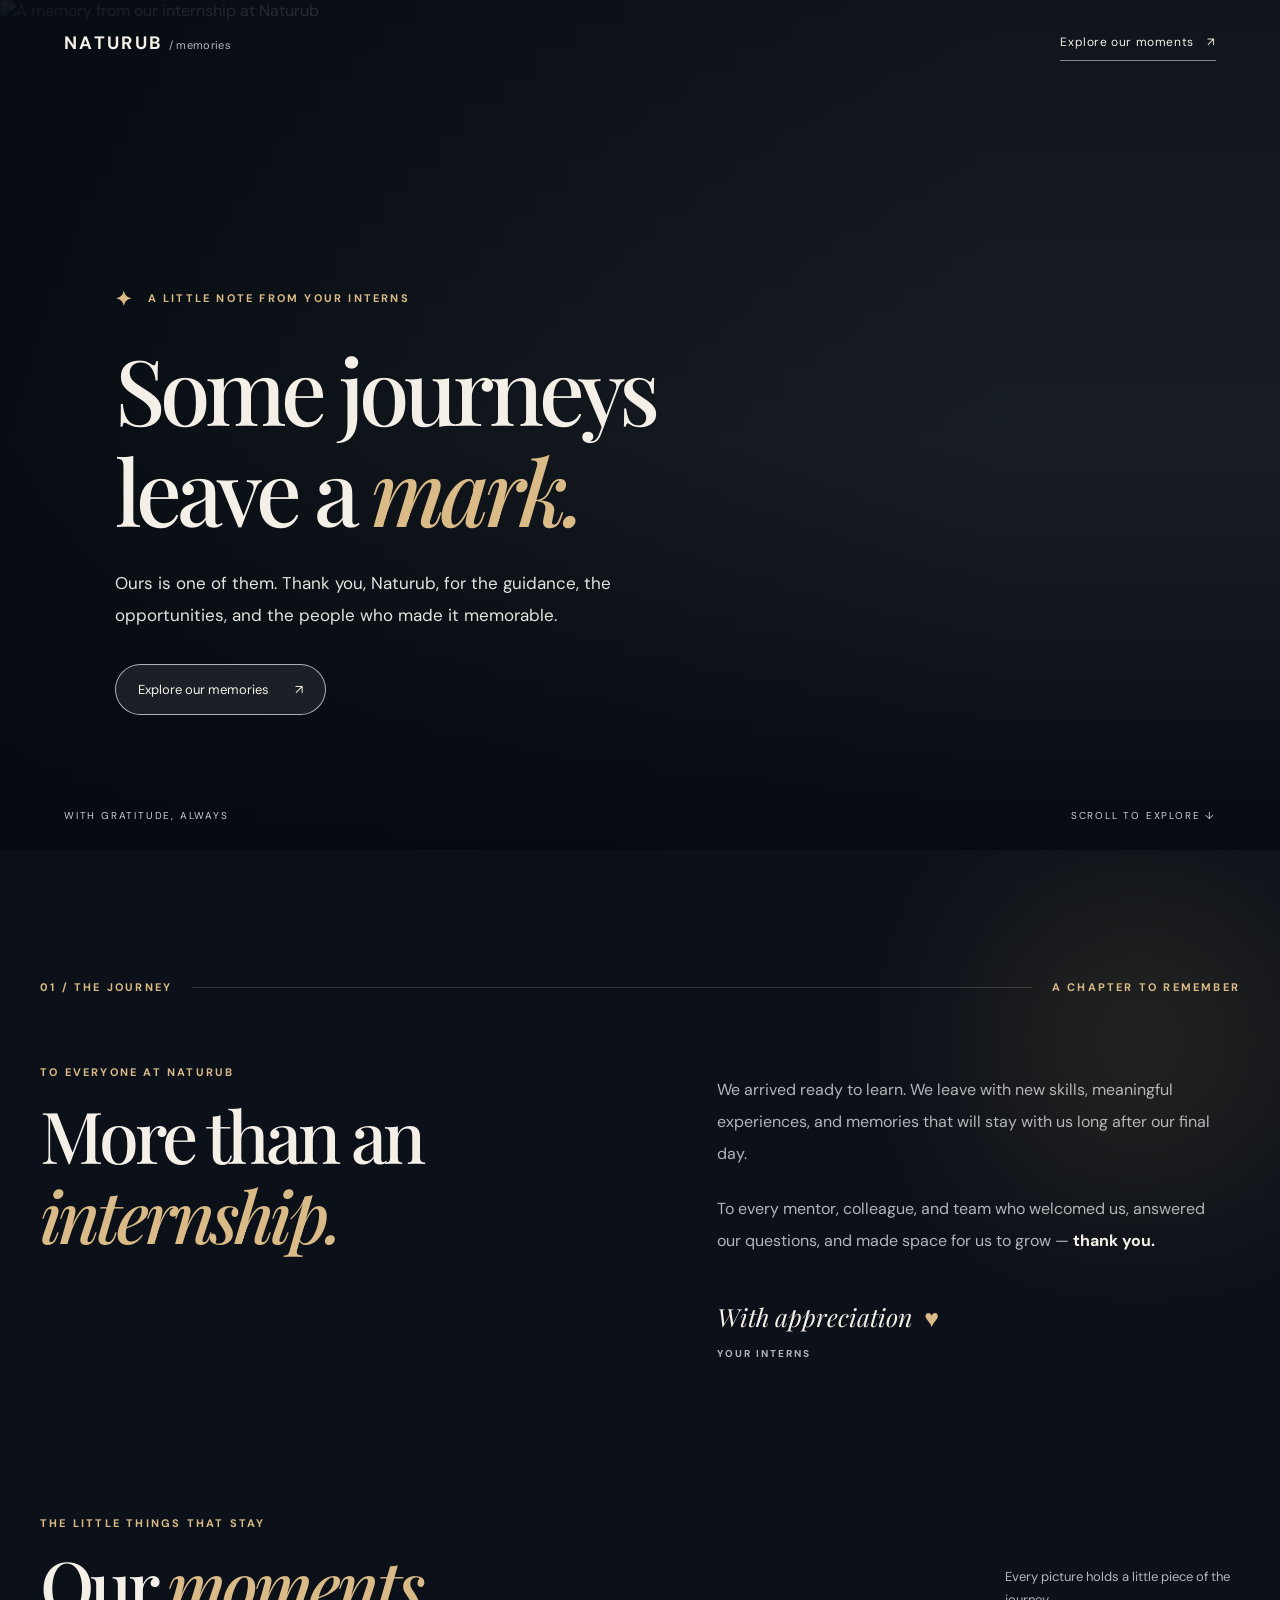
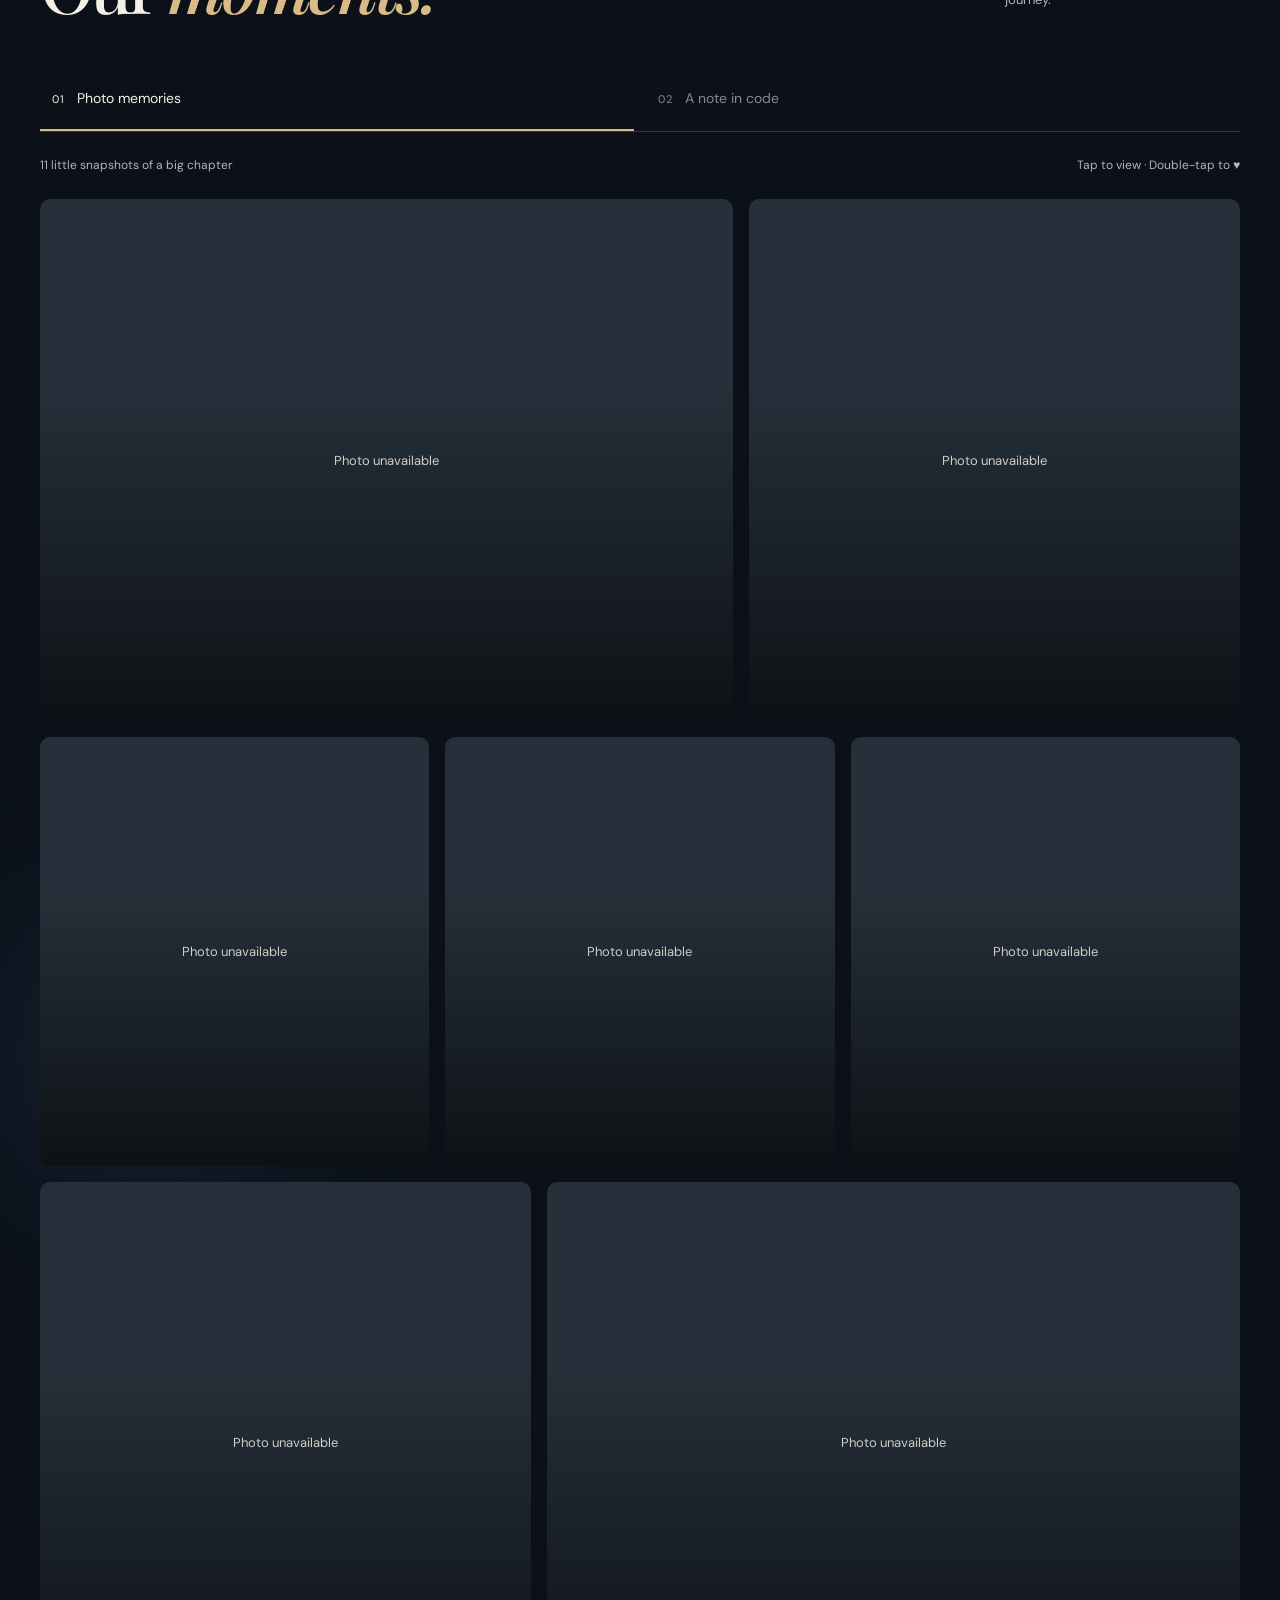
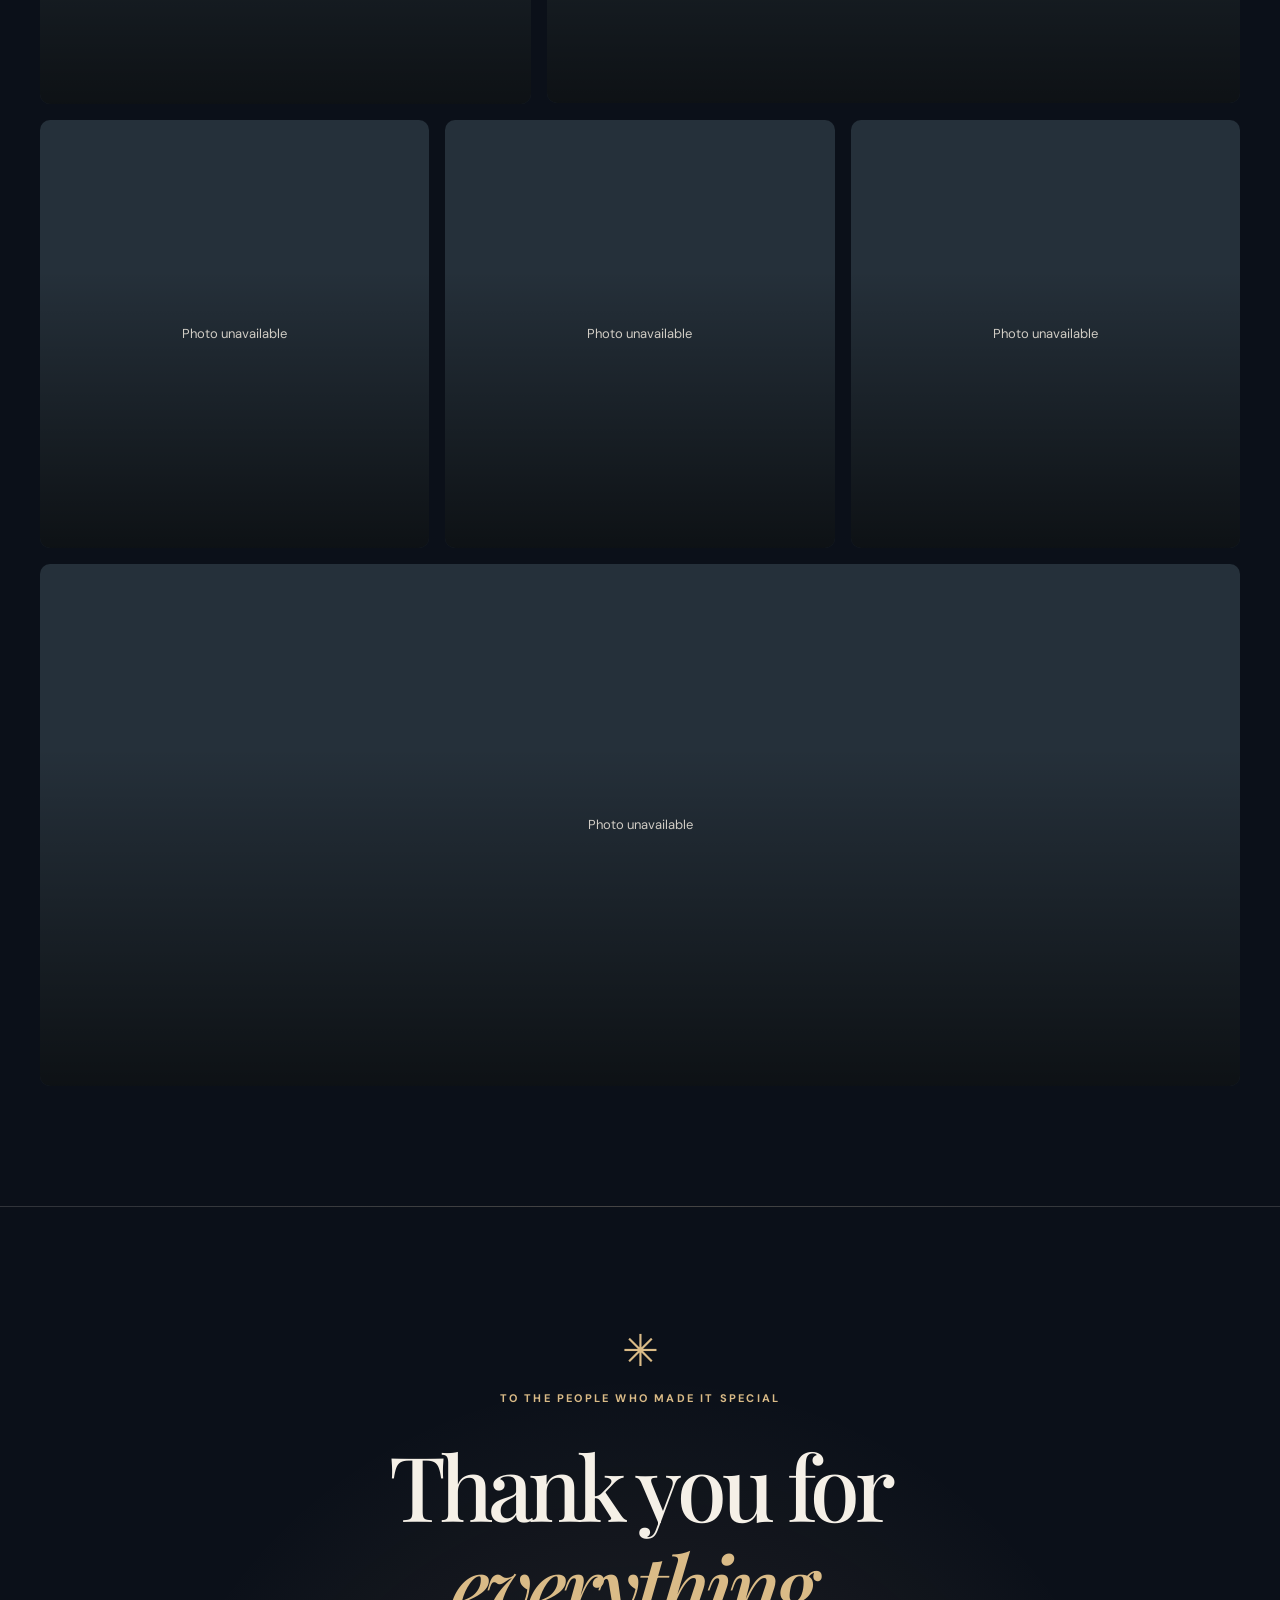
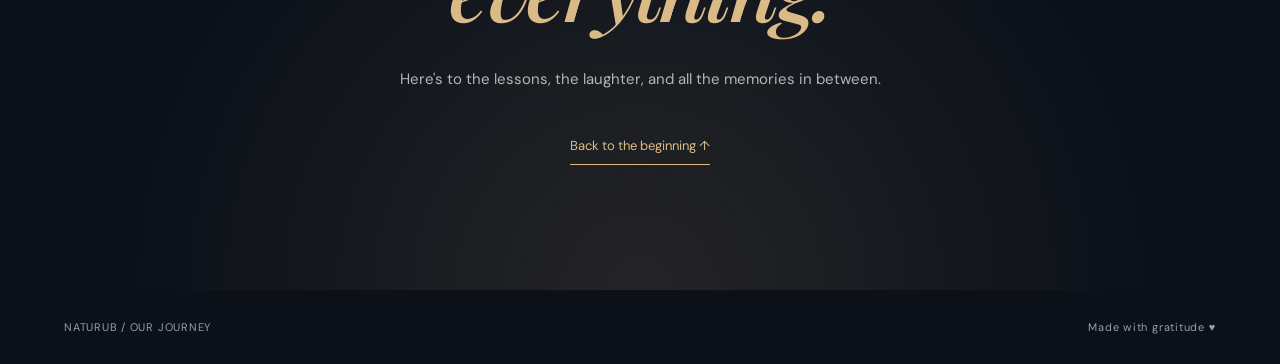
==== public/index.html @ 42e78922 "fix public path" ====
<!doctype html>
<html lang="en">
<head>
  <meta charset="UTF-8" />
  <meta name="viewport" content="width=device-width, initial-scale=1, viewport-fit=cover" />
  <meta name="theme-color" content="#0b1019" />
  <meta name="description" content="A small thank you to Naturub for being part of our internship journey." />
  <title>Thank You, Naturub — Our Journey</title>
  <link rel="preconnect" href="https://fonts.googleapis.com" />
  <link rel="preconnect" href="https://fonts.gstatic.com" crossorigin />
  <link href="https://fonts.googleapis.com/css2?family=DM+Sans:wght@400;500;600;700&family=Playfair+Display:ital,wght@0,500;0,600;1,500&display=swap" rel="stylesheet" />
  <link rel="preload" as="image" href="/img-20.jpeg" />
  <link rel="stylesheet" href="./style.css" />
  <script defer src="https://cdn.jsdelivr.net/npm/gsap@3.15/dist/gsap.min.js"></script>
  <script defer src="https://cdn.jsdelivr.net/npm/gsap@3.15/dist/ScrollTrigger.min.js"></script>
  <script defer src="./script.js"></script>
</head>
<body>
  <a class="skip-link" href="#main">Skip to content</a>
  <div class="ambient ambient-one" aria-hidden="true"></div>
  <div class="ambient ambient-two" aria-hidden="true"></div>

  <header class="site-header">
    <a class="wordmark" href="#top" aria-label="Naturub thank-you page, back to top">NATURUB <span class="wordmark-suffix">/ memories</span></a>
    <a class="header-link" href="#memories">Explore our moments <span aria-hidden="true">↗</span></a>
  </header>

  <main id="main">
    <section class="hero" id="top" aria-labelledby="hero-title">
      <img class="hero-photo" src="/img-20.jpeg" alt="A memory from our internship at Naturub" fetchpriority="high" />
      <div class="hero-shade" aria-hidden="true"></div>
      <div class="hero-content">
        <p class="eyebrow hero-intro"><span class="tiny-spark" aria-hidden="true">✦</span> A little note from your interns</p>
        <h1 id="hero-title">Some journeys<br />leave a <em>mark.</em></h1>
        <p class="hero-copy">Ours is one of them. Thank you, Naturub, for the guidance, the opportunities, and the people who made it memorable.</p>
        <a class="primary-link" href="#memories">Explore our memories <span aria-hidden="true">↗</span></a>
      </div>
      <div class="hero-bottom"><span>WITH GRATITUDE, ALWAYS</span><span>SCROLL TO EXPLORE ↓</span></div>
    </section>

    <section class="intro section-shell" aria-labelledby="intro-title">
      <div class="intro-top reveal"><span class="section-index">01 / THE JOURNEY</span><span class="little-line" aria-hidden="true"></span><span class="section-index">A CHAPTER TO REMEMBER</span></div>
      <div class="intro-layout">
        <div class="reveal"><p class="eyebrow">To everyone at Naturub</p><h2 id="intro-title">More than an<br /><em>internship.</em></h2></div>
        <div class="intro-right reveal"><p>We arrived ready to learn. We leave with new skills, meaningful experiences, and memories that will stay with us long after our final day.</p><p>To every mentor, colleague, and team who welcomed us, answered our questions, and made space for us to grow — <strong>thank you.</strong></p><div class="signature">With appreciation <span aria-hidden="true">♥</span><small>YOUR INTERNS</small></div></div>
      </div>
    </section>

    <section class="memory-section section-shell" id="memories" aria-labelledby="memories-title">
      <div class="memory-heading reveal"><div><p class="eyebrow">The little things that stay</p><h2 id="memories-title">Our <em>moments.</em></h2></div><p>Every picture holds a little piece of the journey.</p></div>
      <div class="tab-bar" role="tablist" aria-label="Memory sections">
        <button class="tab active" id="tab-gallery" type="button" role="tab" aria-selected="true" aria-controls="panel-gallery" data-tab="gallery">01 <span>Photo memories</span></button>
        <button class="tab" id="tab-note" type="button" role="tab" aria-selected="false" aria-controls="panel-note" data-tab="note" tabindex="-1">02 <span>A note in code</span></button>
        <span class="tab-indicator" aria-hidden="true"></span>
      </div>

      <div class="tab-panel" id="panel-gallery" role="tabpanel" aria-labelledby="tab-gallery" tabindex="0">
        <div class="gallery-instructions"><span>11 little snapshots of a big chapter</span><span>Tap to view · Double-tap to ♥</span></div>
        <div class="gallery" id="gallery" aria-label="Internship photo gallery"></div>
      </div>

      <div class="tab-panel terminal-panel" id="panel-note" role="tabpanel" aria-labelledby="tab-note" tabindex="0" hidden>
        <div class="terminal-intro">
          <p class="eyebrow">To every mentor and colleague</p>
          <h3>Our gratitude, <em>in code.</em></h3>
          <p>A little message for the people who helped us learn, grow and feel welcome.</p>
        </div>
        <div class="terminal-window" aria-label="An animated terminal displaying our thank-you message">
          <div class="terminal-toolbar">
            <span class="terminal-dots" aria-hidden="true"><i></i><i></i><i></i></span>
            <span>naturub / gratitude.cmd</span>
            <span class="terminal-status"><span class="terminal-status-dot" aria-hidden="true"></span> LIVE</span>
          </div>
          <div class="terminal-content">
            <p class="terminal-prompt"><span class="prompt-arrow" aria-hidden="true">❯</span> naturub --show-gratitude</p>
            <pre class="terminal-text"><code id="typed-message" aria-label="A little message from all of us, thanking our mentors for their guidance, patience, knowledge and kindness."></code><span class="terminal-cursor" aria-hidden="true">▌</span></pre>
          </div>
          <div class="terminal-footer"><span>WITH GRATITUDE · FROM YOUR INTERNS</span><button type="button" id="replay-typing" aria-label="Replay the thank-you message typing animation">↻ Replay</button></div>
        </div>
        <p class="terminal-footnote">Not every lesson is written in code. Some stay with us for life. ♥</p>
      </div>
    </section>

    <section class="closing section-shell reveal" aria-labelledby="closing-title"><span class="closing-spark" aria-hidden="true">✳</span><p class="eyebrow">To the people who made it special</p><h2 id="closing-title">Thank you for<br /><em>everything.</em></h2><p>Here's to the lessons, the laughter, and all the memories in between.</p><a href="#top" class="back-top">Back to the beginning ↑</a></section>
  </main>
  <footer class="footer"><span>NATURUB / OUR JOURNEY</span><span>Made with gratitude ♥</span></footer>

  <dialog class="lightbox" id="lightbox" aria-label="Photo viewer">
    <div class="lightbox-shell"><div class="lightbox-top"><span id="lightbox-count">01 / 11</span><button id="close-lightbox" class="icon-button" type="button" aria-label="Close photo viewer">✕</button></div><div class="lightbox-stage"><button id="prev-photo" class="viewer-arrow previous" type="button" aria-label="Previous photo">←</button><div class="viewer-image-wrap" id="viewer-image-wrap"><img id="lightbox-image" alt="" draggable="false" /><span id="viewer-heart" class="viewer-heart" aria-hidden="true">♥</span></div><button id="next-photo" class="viewer-arrow next" type="button" aria-label="Next photo">→</button></div><div class="lightbox-bottom"><span id="lightbox-caption">A moment to remember</span><span>Swipe to explore</span></div></div>
  </dialog>
  <div class="sr-only" id="live-status" aria-live="polite"></div>
</body>
</html>
---- public/style.css ----
:root {
  color-scheme:dark;
  --bg:#0b1019;
  --panel:#141c29;
  --cream:#f5f0e7;
  --muted:#b3b6b8;
  --gold:#dabb87;
  --line:rgba(245,240,231,.16);
  --serif:"Playfair Display",Georgia,serif;
  --sans:"DM Sans",Arial,sans-serif
}
* {
  box-sizing:border-box
}
html {
  scroll-behavior:smooth;
  scroll-padding-top:88px
}
body {
  margin:0;
  min-width:320px;
  background:var(--bg);
  color:var(--cream);
  font-family:var(--sans);
  -webkit-font-smoothing:antialiased
}
body.modal-open {
  overflow:hidden
}
button,a {
  -webkit-tap-highlight-color:transparent
}
button {
  font:inherit
}
a {
  color:inherit;
  text-decoration:none
}
img {
  display:block;
  max-width:100%
}
button:focus-visible,a:focus-visible,.tab-panel:focus-visible {
  outline:2px solid var(--gold);
  outline-offset:4px
}
::selection {
  background:var(--gold);
  color:var(--bg)
}
.sr-only {
  position:absolute;
  width:1px;
  height:1px;
  padding:0;
  margin:-1px;
  overflow:hidden;
  clip:rect(0,0,0,0);
  white-space:nowrap;
  border:0
}
.skip-link {
  position:fixed;
  z-index:99;
  top:-100px;
  left:16px;
  padding:12px;
  background:var(--cream);
  color:var(--bg)
}
.skip-link:focus {
  top:12px
}
.ambient {
  position:absolute;
  pointer-events:none;
  filter:blur(90px);
  z-index:-1;
  opacity:.25
}
.ambient-one {
  width:280px;
  height:280px;
  background:#75623d;
  top:900px;
  right:0
}
.ambient-two {
  width:300px;
  height:300px;
  background:#304a64;
  top:2500px;
  left:0
}
.site-header {
  position:absolute;
  z-index:10;
  top:0;
  left:0;
  right:0;
  display:flex;
  align-items:center;
  justify-content:space-between;
  gap:12px;
  padding:24px clamp(20px,5vw,84px)
}
.wordmark {
  font-size:18px;
  letter-spacing:.16em;
  font-weight:700;
  white-space:nowrap
}
.wordmark-star {
  color:var(--gold);
  margin:0 1px;
  font-size:15px
}
.wordmark-suffix {
  font-size:11px;
  letter-spacing:.03em;
  font-weight:400;
  color:rgba(255,255,255,.7)
}
.header-link {
  font-size:12px;
  letter-spacing:.05em;
  padding:10px 0;
  border-bottom:1px solid rgba(255,255,255,.5)
}
.header-link span {
  margin-left:10px
}
.hero {
  position:relative;
  display:flex;
  align-items:flex-end;
  min-height:min(850px,100svh);
  overflow:hidden;
  background:#232a2e;
  isolation:isolate
}
.hero-photo,.hero-shade {
  position:absolute;
  inset:0;
  width:100%;
  height:100%
}
.hero-photo {
  object-fit:cover;
  object-position:center 45%;
  z-index:-2
}
.hero-shade {
  z-index:-1;
  background:linear-gradient(90deg,rgba(5,10,17,.89),rgba(5,10,17,.37) 78%),linear-gradient(0deg,rgba(5,10,17,.93),transparent 48%,rgba(5,10,17,.48))
}
.hero-content {
  width:min(100%,900px);
  padding:165px clamp(22px,9vw,145px) 135px
}
.eyebrow,.section-index {
  font-size:11px;
  letter-spacing:.2em;
  text-transform:uppercase;
  font-weight:700;
  color:var(--gold)
}
.hero-intro {
  margin:0 0 26px
}
.tiny-spark {
  font-size:20px;
  vertical-align:middle;
  margin-right:8px
}
.hero h1,h2,.closing h2 {
  font-family:var(--serif);
  font-weight:500;
  letter-spacing:-.055em;
  line-height:1.12
}
.hero h1 {
  font-size:clamp(54px,7.1vw,112px);
  margin:0;
  white-space:nowrap
}
.hero em,h2 em,.closing em {
  font-weight:500;
  color:var(--gold)
}
.hero-copy {
  font-size:clamp(14px,1.35vw,17px);
  line-height:1.85;
  color:#e5e3e0;
  max-width:520px;
  margin:27px 0 33px
}
.primary-link {
  display:inline-flex;
  align-items:center;
  gap:26px;
  border:1px solid rgba(255,255,255,.65);
  border-radius:50px;
  padding:16px 22px;
  background:rgba(255,255,255,.08);
  backdrop-filter:blur(8px);
  font-size:13px;
  transition:background .25s,color .25s,transform .25s
}
.primary-link:hover {
  background:var(--cream);
  color:var(--bg);
  transform:translateY(-3px)
}
.hero-bottom {
  position:absolute;
  bottom:28px;
  left:clamp(22px,5vw,84px);
  right:clamp(22px,5vw,84px);
  display:flex;
  justify-content:space-between;
  gap:20px;
  font-size:10px;
  letter-spacing:.18em;
  color:rgba(255,255,255,.8)
}
.section-shell {
  width:min(1200px,calc(100% - 72px));
  margin:0 auto
}
.intro {
  padding-top:130px;
  padding-bottom:145px
}
.intro-top {
  display:flex;
  align-items:center;
  gap:20px
}
.little-line {
  height:1px;
  background:var(--line);
  flex:1
}
.intro-layout {
  display:grid;
  grid-template-columns:1.1fr 1fr;
  gap:clamp(40px,8vw,120px);
  margin-top:60px
}
.intro h2,.memory-heading h2,.code-heading h2 {
  font-size:clamp(46px,5.6vw,78px);
  margin:15px 0 0
}
.intro-right {
  padding-top:20px;
  max-width:510px
}
.intro-right p {
  color:var(--muted);
  line-height:2;
  font-size:16px;
  margin:0 0 23px
}
.intro-right strong {
  color:var(--cream)
}
.signature {
  margin-top:43px;
  font-family:var(--serif);
  font-style:italic;
  font-size:25px
}
.signature span {
  color:var(--gold);
  padding-left:5px
}
.signature small {
  display:block;
  font:700 10px var(--sans);
  letter-spacing:.2em;
  color:var(--muted);
  margin-top:14px
}
.memory-section {
  padding-bottom:120px;
  scroll-margin-top:30px
}
.memory-heading {
  display:flex;
  align-items:end;
  justify-content:space-between;
  gap:25px;
  margin-bottom:42px
}
.memory-heading h2 {
  margin-top:14px
}
.memory-heading>p {
  color:var(--muted);
  max-width:235px;
  line-height:1.8;
  font-size:13px
}
.tab-bar {
  position:relative;
  display:flex;
  gap:12px;
  overflow:hidden;
  border-bottom:1px solid var(--line);
  margin-bottom:24px
}
.tab {
  flex:1;
  text-align:left;
  border:0;
  background:transparent;
  color:#858a90;
  cursor:pointer;
  padding:20px 12px 22px;
  font-size:11px;
  letter-spacing:.1em;
  transition:color .2s;
  min-height:65px
}
.tab span {
  display:inline-block;
  margin-left:8px;
  font-size:14px;
  letter-spacing:0
}
.tab.active {
  color:var(--cream)
}
.tab-indicator {
  position:absolute;
  height:2px;
  bottom:0;
  left:0;
  width:calc(50% - 6px);
  background:var(--gold);
  transition:transform .35s cubic-bezier(.2,.8,.2,1)
}
.tab-bar:has(#tab-note.active) .tab-indicator {
  transform:translateX(calc(100% + 12px))
}
.tab-panel[hidden] {
  display:none!important
}
.gallery-instructions {
  display:flex;
  justify-content:space-between;
  gap:12px;
  color:var(--muted);
  font-size:12px;
  line-height:1.6;
  margin-bottom:24px
}
.gallery {
  display:grid;
  grid-template-columns:repeat(12,minmax(0,1fr));
  gap:16px
}
.photo-card {
  position:relative;
  grid-column:span 4;
  aspect-ratio:4/4.4;
  margin:0;
  background:#25303a;
  overflow:hidden;
  border-radius:10px
}
.photo-card:nth-child(1),.photo-card:nth-child(7) {
  grid-column:span 7;
  aspect-ratio:1.33
}
.photo-card:nth-child(2),.photo-card:nth-child(6) {
  grid-column:span 5;
  aspect-ratio:.94
}
.photo-card:nth-child(11) {
  grid-column:span 12;
  aspect-ratio:2.3
}
.photo-card:before {
  content:"";
  position:absolute;
  inset:0;
  background:linear-gradient(110deg,#202b36 8%,#374450 18%,#202b36 33%);
  background-size:200% 100%;
  animation:shimmer 1.3s linear infinite
}
.photo-card.loaded:before,.photo-card.is-error:before {
  display:none
}
.photo-open {
  display:block;
  width:100%;
  height:100%;
  padding:0;
  border:0;
  background:none;
  color:#fff;
  cursor:zoom-in;
  position:relative;
  touch-action:manipulation
}
.photo-open img {
  height:100%;
  width:100%;
  object-fit:cover;
  opacity:0;
  transition:opacity .45s,transform .8s cubic-bezier(.2,.7,.2,1)
}
.photo-card.loaded img {
  opacity:1
}
.photo-card:hover img {
  transform:scale(1.065)
}
.photo-open:after {
  content:"";
  position:absolute;
  inset:35% 0 0;
  background:linear-gradient(transparent,rgba(0,0,0,.64));
  pointer-events:none
}
.photo-caption {
  position:absolute;
  bottom:22px;
  left:20px;
  right:20px;
  z-index:1;
  display:flex;
  justify-content:space-between;
  align-items:end;
  gap:15px;
  text-align:left;
  font-size:13px;
  letter-spacing:.02em
}
.photo-caption b {
  font-weight:500
}
.photo-caption small {
  display:block;
  font-size:10px;
  color:#e2e2df;
  letter-spacing:.14em;
  margin-bottom:7px
}
.photo-caption .expand {
  height:35px;
  width:35px;
  border:1px solid rgba(255,255,255,.7);
  border-radius:50%;
  display:grid;
  place-items:center;
  flex-shrink:0
}
.heart-burst,.viewer-heart {
  position:absolute;
  top:50%;
  left:50%;
  transform:translate(-50%,-50%) scale(0);
  font-size:clamp(70px,9vw,120px);
  line-height:1;
  color:#ff718f;
  z-index:3;
  pointer-events:none;
  text-shadow:0 10px 35px rgba(0,0,0,.3)
}
.heart-burst.burst,.viewer-heart.burst {
  animation:heart-pop .8s ease-out both
}
.photo-error {
  display:none;
  position:absolute;
  inset:0;
  align-items:center;
  justify-content:center;
  font-size:13px;
  color:var(--cream);
  text-align:center;
  padding:20px
}
.photo-card.is-error .photo-error {
  display:flex
}
.photo-card.is-error .photo-caption {
  display:none
}
@keyframes shimmer {
  to {
    background-position-x:-200%
  }
}
@keyframes heart-pop {
  0% {
    transform:translate(-50%,-50%) scale(0);
    opacity:0
  }
  35% {
    transform:translate(-50%,-50%) scale(1.25);
    opacity:1
  }
  65% {
    transform:translate(-50%,-60%) scale(1)
  }
  100% {
    transform:translate(-50%,-100%) scale(.7);
    opacity:0
  }
}
.note-panel {
  padding:25px 0 0
}
.letter {
  position:relative;
  max-width:850px;
  margin:auto;
  padding:clamp(32px,7vw,90px);
  border:1px solid rgba(218,187,135,.32);
  background:radial-gradient(circle at top right,rgba(218,187,135,.11),transparent 60%),#131b26;
  border-radius:12px
}
.letter-mark {
  position:absolute;
  right:40px;
  top:0;
  font:140px var(--serif);
  color:rgba(218,187,135,.18)
}
.letter h3 {
  font:500 clamp(36px,5vw,58px) var(--serif);
  margin:25px 0
}
.letter>p:not(.eyebrow) {
  font-size:clamp(14px,1.45vw,17px);
  line-height:2;
  color:#d0d0d0;
  position:relative
}
.letter .letter-closing {
  margin-top:42px;
  color:var(--cream)!important
}
.letter-closing strong {
  font:italic 30px var(--serif);
  color:var(--gold)
}
.code-section {
  display:grid;
  grid-template-columns:1fr 1fr;
  gap:80px;
  align-items:center;
  padding-top:60px;
  padding-bottom:165px
}
.code-card {
  overflow:hidden;
  min-width:0;
  border-radius:14px;
  border:1px solid rgba(218,187,135,.23);
  background:#111a26;
  box-shadow:0 25px 75px rgba(0,0,0,.3)
}
.code-toolbar {
  height:48px;
  display:flex;
  align-items:center;
  justify-content:space-between;
  padding:0 20px;
  background:#1c2633;
  color:#aeb7c2;
  font:12px monospace
}
.traffic-dots {
  display:flex;
  gap:6px
}
.traffic-dots i {
  width:9px;
  height:9px;
  border-radius:50%;
  background:#ea7772
}
.traffic-dots i:nth-child(2) {
  background:#e3bd73
}
.traffic-dots i:nth-child(3) {
  background:#83bb91
}
.code-body {
  padding:25px clamp(16px,3.5vw,35px);
  font:clamp(11px,1.4vw,16px)/1.8 Consolas,"Courier New",monospace;
  white-space:nowrap;
  overflow-x:auto
}
.code-body p {
  margin:0
}
.code-purple {
  color:#c5adfa
}
.code-gold {
  color:var(--gold)
}
.code-green {
  color:#9ccfb9
}
.code-indent {
  padding-left:25px
}
.code-comment {
  margin-top:23px!important;
  color:#75889a
}
.code-typed {
  color:#e8bb80;
  min-height:1.8em
}
.cursor {
  animation:blink .8s steps(1) infinite
}
@keyframes blink {
  50% {
    opacity:0
  }
}
.closing {
  position:relative;
  overflow:hidden;
  max-width:none;
  width:100%;
  padding:115px 20px 125px;
  text-align:center;
  background:radial-gradient(circle at 50% 100%,rgba(218,187,135,.12),transparent 55%);
  border-top:1px solid var(--line)
}
.closing-spark {
  color:var(--gold);
  font-size:44px
}
.closing h2 {
  font-size:clamp(55px,7vw,100px);
  margin:30px 0
}
.closing>p:not(.eyebrow) {
  color:var(--muted);
  font-size:15px;
  line-height:1.9
}
.back-top {
  display:inline-block;
  margin-top:28px;
  border-bottom:1px solid var(--gold);
  padding-bottom:10px;
  color:var(--gold);
  font-size:13px
}
.footer {
  padding:30px clamp(20px,5vw,80px);
  display:flex;
  justify-content:space-between;
  gap:15px;
  font-size:11px;
  color:#969ea8;
  letter-spacing:.07em
}
.lightbox {
  position:fixed;
  inset:0;
  width:100%;
  height:100%;
  max-width:none;
  max-height:none;
  border:0;
  margin:0;
  padding:0;
  background:#080d14;
  color:white
}
.lightbox::backdrop {
  background:rgba(0,0,0,.9)
}
.lightbox[open] {
  display:block
}
.lightbox-shell {
  height:100%;
  height:100dvh;
  display:flex;
  flex-direction:column;
  padding:max(14px,env(safe-area-inset-top)) max(14px,env(safe-area-inset-right)) max(14px,env(safe-area-inset-bottom)) max(14px,env(safe-area-inset-left))
}
.lightbox-top,.lightbox-bottom {
  display:flex;
  justify-content:space-between;
  align-items:center;
  min-height:50px;
  gap:12px;
  font-size:12px;
  color:#d2d0ca;
  letter-spacing:.07em
}
.icon-button,.viewer-arrow {
  background:rgba(255,255,255,.1);
  border:1px solid rgba(255,255,255,.25);
  color:white;
  cursor:pointer;
  display:grid;
  place-items:center;
  border-radius:50%;
  flex-shrink:0
}
.icon-button {
  height:42px;
  width:42px
}
.viewer-arrow {
  height:44px;
  width:44px;
  font-size:19px
}
.lightbox-stage {
  flex:1;
  min-height:0;
  display:flex;
  justify-content:space-between;
  align-items:center;
  gap:15px
}
.viewer-image-wrap {
  position:relative;
  display:grid;
  place-items:center;
  min-width:0;
  min-height:0;
  flex:1;
  height:100%;
  touch-action:pan-y
}
.viewer-image-wrap img {
  max-width:100%;
  max-height:100%;
  width:auto;
  height:auto;
  object-fit:contain;
  border-radius:4px;
  user-select:none
}
.lightbox-bottom span:last-child {
  color:#858e9a
}
.viewer-heart {
  font-size:90px
}
@media(max-width:800px) {
  .hero-content {
    padding-left:35px;
    padding-right:35px
  }
  .intro-layout,.code-section {
    grid-template-columns:1fr;
    gap:30px
  }
  .intro-right {
    padding-top:0
  }
  .intro {
    padding-top:90px;
    padding-bottom:110px
  }
  .code-section {
    padding-top:25px;
    padding-bottom:100px
  }
  .gallery {
    gap:11px
  }
  .memory-heading>p {
    max-width:185px
  }
  .photo-caption {
    bottom:15px;
    left:14px;
    right:14px
  }
  .photo-caption .expand {
    height:29px;
    width:29px
  }
}
@media(max-width:600px) {
  .site-header {
    padding:21px
  }
  .wordmark {
    font-size:15px;
    letter-spacing:.1em
  }
  .wordmark-suffix {
    font-size:9px
  }
  .header-link {
    font-size:0;
    border:1px solid rgba(255,255,255,.65);
    border-radius:50%;
    width:36px;
    height:36px;
    display:grid;
    place-items:center;
    padding:0
  }
  .header-link span {
    font-size:18px;
    margin:0
  }
  .hero {
    min-height:88svh
  }
  .hero-photo {
    object-position:52% center
  }
  .hero-shade {
    background:linear-gradient(0deg,rgba(5,10,17,.96) 0%,rgba(5,10,17,.72) 48%,rgba(5,10,17,.25) 100%)
  }
  .hero-content {
    padding:135px 23px 118px
  }
  .hero h1 {
    font-size:clamp(41px,11.2vw,64px);
    white-space:normal
  }
  .hero-copy {
    font-size:14px;
    margin:22px 0 27px
  }
  .hero-bottom {
    left:23px;
    right:23px;
    bottom:20px;
    font-size:8px
  }
  .section-shell {
    width:calc(100% - 38px)
  }
  .intro {
    padding-top:72px;
    padding-bottom:100px
  }
  .intro-top {
    gap:10px
  }
  .section-index {
    font-size:8px;
    letter-spacing:.1em
  }
  .intro-layout {
    margin-top:40px
  }
  .intro h2,.memory-heading h2,.code-heading h2 {
    font-size:clamp(43px,11vw,60px)
  }
  .intro-right p {
    font-size:14px;
    line-height:1.9
  }
  .memory-heading {
    align-items:start;
    flex-direction:column;
    gap:5px;
    margin-bottom:25px
  }
  .memory-heading>p {
    max-width:100%
  }
  .tab {
    padding:15px 6px;
    font-size:9px;
    letter-spacing:0
  }
  .tab span {
    font-size:12px;
    margin-left:3px
  }
  .tab-bar {
    gap:5px
  }
  .tab-indicator {
    width:calc(50% - 2.5px)
  }
  .tab-bar:has(#tab-note.active) .tab-indicator {
    transform:translateX(calc(100% + 5px))
  }
  .gallery-instructions {
    font-size:10px;
    align-items:start;
    flex-direction:column;
    gap:4px
  }
  .gallery {
    grid-template-columns:repeat(2,minmax(0,1fr));
    gap:10px
  }
  .photo-card,.photo-card:nth-child(1),.photo-card:nth-child(2),.photo-card:nth-child(6),.photo-card:nth-child(7) {
    grid-column:span 1;
    aspect-ratio:.83
  }
  .photo-card:nth-child(1),.photo-card:nth-child(6),.photo-card:nth-child(11) {
    grid-column:span 2;
    aspect-ratio:1.35
  }
  .photo-caption {
    bottom:11px;
    left:11px;
    right:11px;
    font-size:11px
  }
  .photo-caption small {
    font-size:8px;
    margin-bottom:4px
  }
  .photo-caption .expand {
    width:25px;
    height:25px
  }
  .memory-section {
    padding-bottom:75px
  }
  .letter {
    padding:34px 23px
  }
  .letter-mark {
    right:15px
  }
  .letter>p:not(.eyebrow) {
    font-size:14px
  }
  .code-heading h2 {
    margin-bottom:20px
  }
  .code-body {
    font-size:11px
  }
  .code-indent {
    padding-left:14px
  }
  .closing {
    padding:90px 20px
  }
  .closing h2 {
    font-size:clamp(48px,12vw,70px)
  }
  .footer {
    font-size:9px;
    flex-direction:column;
    text-align:center
  }
  .lightbox-stage {
    gap:3px;
    position:relative
  }
  .viewer-arrow {
    position:absolute;
    bottom:8px;
    z-index:2;
    height:42px;
    width:42px;
    background:rgba(8,13,20,.8)
  }
  .previous {
    left:5px
  }
  .next {
    right:5px
  }
  .lightbox-bottom {
    padding-bottom:46px;
    font-size:10px
  }
  .lightbox-bottom span:last-child {
    display:none
  }
}
@media(prefers-reduced-motion:reduce) {
  *,*:before,*:after {
    scroll-behavior:auto!important;
    animation-duration:.01ms!important;
    animation-iteration-count:1!important;
    transition-duration:.01ms!important
  }
}

/* ===== Terminal thank-you: second gallery tab ===== */
.wordmark { letter-spacing: .13em; }
.terminal-panel { padding: clamp(12px, 3vw, 30px) 0 12px; }
.terminal-intro { margin: 0 auto 30px; max-width: 850px; }
.terminal-intro h3 { font: 500 clamp(34px, 5vw, 62px)/1.16 var(--serif); letter-spacing: -.04em; margin: 13px 0; }
.terminal-intro h3 em { color: var(--gold); }
.terminal-intro > p:last-child { color: var(--muted); line-height: 1.8; font-size: 14px; }
.terminal-window { margin: 0 auto; max-width: 850px; border-radius: 16px; overflow: hidden; border: 1px solid rgba(218,187,135,.32); background: #09121b; box-shadow: 0 24px 80px rgba(0,0,0,.35); }
.terminal-toolbar { display: flex; justify-content: space-between; align-items: center; gap: 10px; padding: 16px clamp(13px, 3vw, 22px); font: 11px/1.3 ui-monospace, SFMono-Regular, Consolas, monospace; color: #bcc7d2; background: #1c2633; }
.terminal-dots { display: flex; flex-shrink: 0; gap: 6px; }
.terminal-dots i { width: 9px; height: 9px; border-radius: 50%; background: #ea7772; }
.terminal-dots i:nth-child(2) { background: #e3bd73; }
.terminal-dots i:nth-child(3) { background: #83bb91; }
.terminal-status { color: #93cda8; white-space: nowrap; }
.terminal-status-dot { display: inline-block; width: 6px; height: 6px; margin-right: 4px; background: #91cba5; border-radius: 50%; }
.terminal-content { min-height: 440px; padding: clamp(18px,4vw,36px); }
.terminal-prompt { margin: 0 0 23px; font: clamp(11px, 1.6vw, 14px)/1.5 ui-monospace, SFMono-Regular, Consolas, monospace; color: #a4d4b0; overflow-wrap: anywhere; }
.prompt-arrow { color: var(--gold); margin-right: 7px; }
.terminal-text { margin: 0; white-space: pre-wrap; overflow-wrap: anywhere; word-break: normal; color: #e2e8ee; font: clamp(11px, 1.65vw, 15px)/1.8 ui-monospace, SFMono-Regular, Consolas, "Courier New", monospace; tab-size: 2; }
.terminal-text code { font: inherit; }
.terminal-cursor { color: var(--gold); animation: blink .85s steps(1,end) infinite; }
.terminal-footer { display: flex; align-items: center; justify-content: space-between; gap: 12px; padding: 15px clamp(16px,4vw,36px); border-top: 1px solid rgba(255,255,255,.09); font: 10px/1.4 ui-monospace, SFMono-Regular, Consolas, monospace; letter-spacing: .06em; color: #a7b7c4; }
.terminal-footer button { flex-shrink: 0; border: 1px solid rgba(218,187,135,.46); border-radius: 20px; padding: 8px 12px; color: var(--gold); background: transparent; font: inherit; cursor: pointer; }
.terminal-footer button:hover, .terminal-footer button:focus-visible { background: rgba(218,187,135,.13); }
.terminal-footnote { max-width: 850px; margin: 24px auto 0; color: var(--muted); font: italic clamp(17px,2.5vw,24px)/1.5 var(--serif); text-align: center; }
@media(max-width:600px) {
  .wordmark { font-size: 16px; letter-spacing: .09em; }
  .terminal-toolbar { font-size: 9px; }
  .terminal-content { min-height: 460px; padding: 20px 14px; }
  .terminal-text { font-size: 11px; line-height: 1.9; }
  .terminal-footer { font-size: 8px; }
  .terminal-footer button { font-size: 10px; }
}
@media(prefers-reduced-motion:reduce) { .terminal-cursor { animation: none; } }
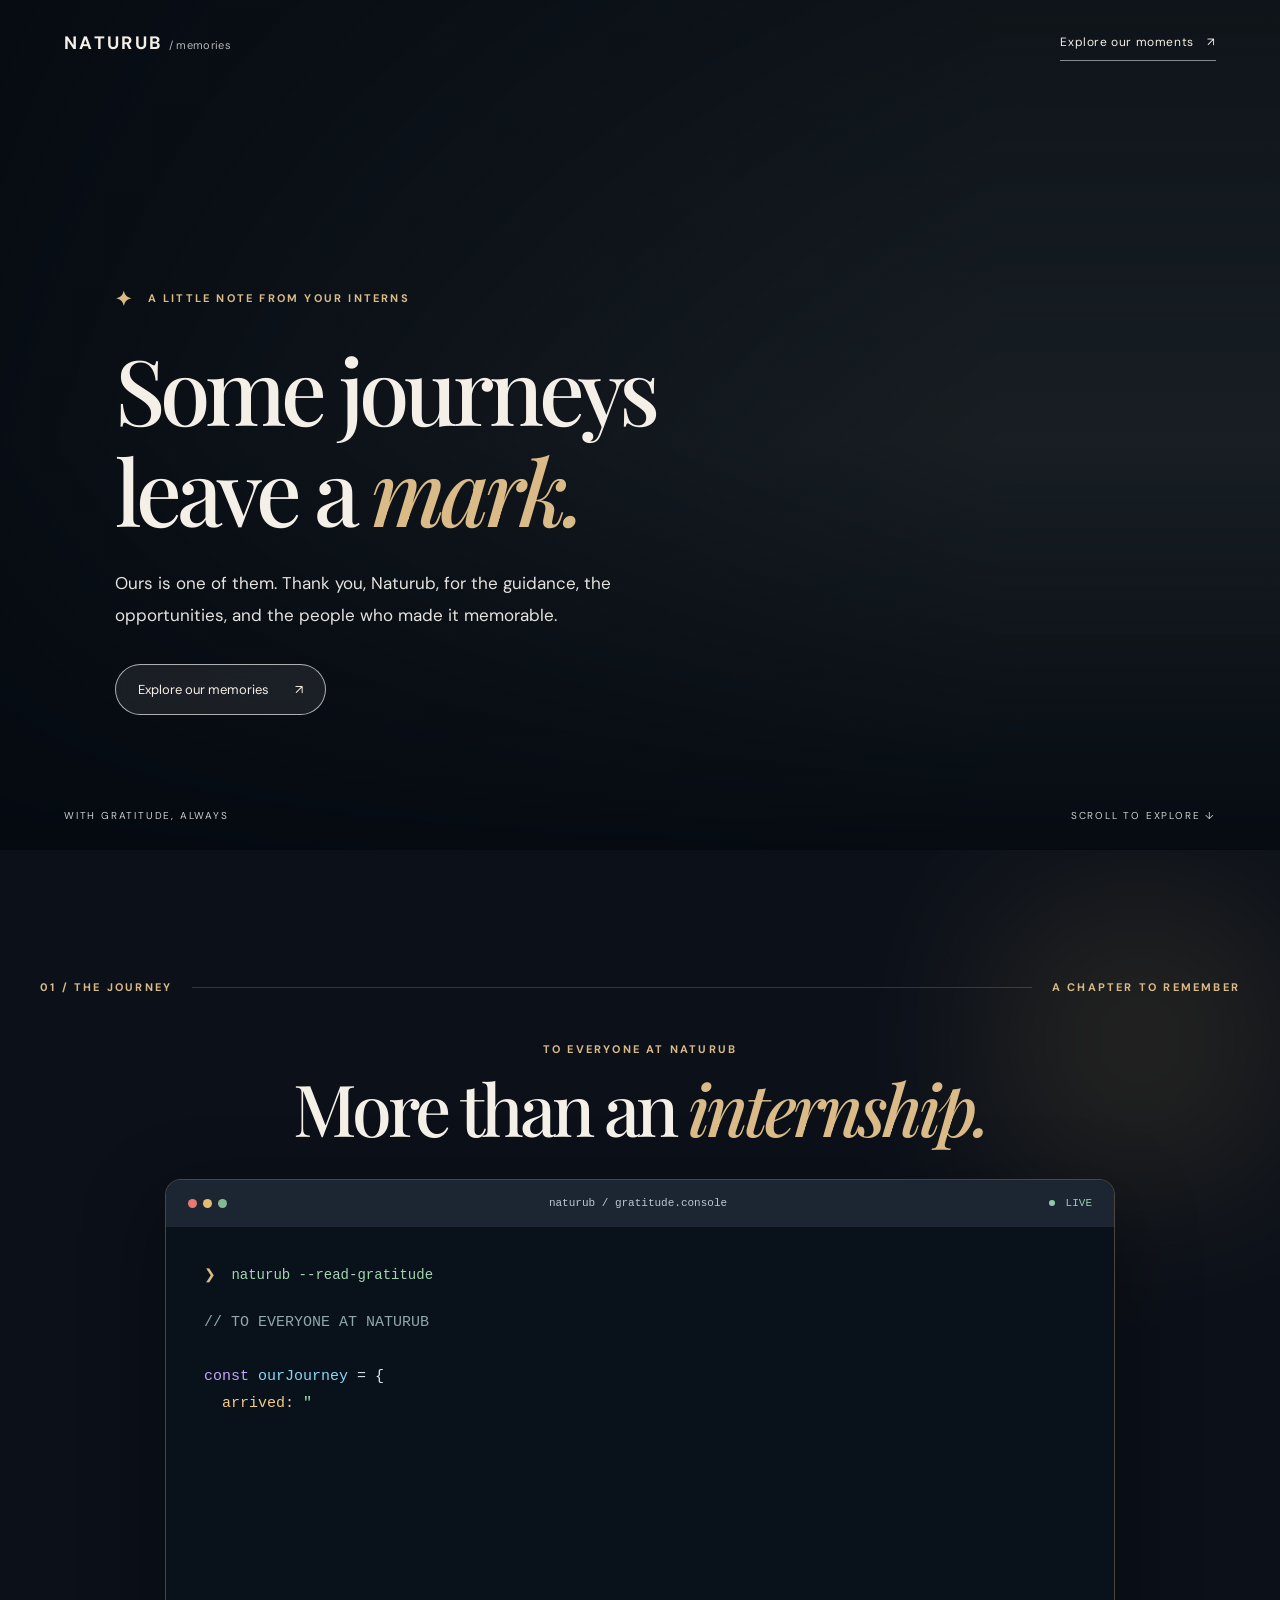
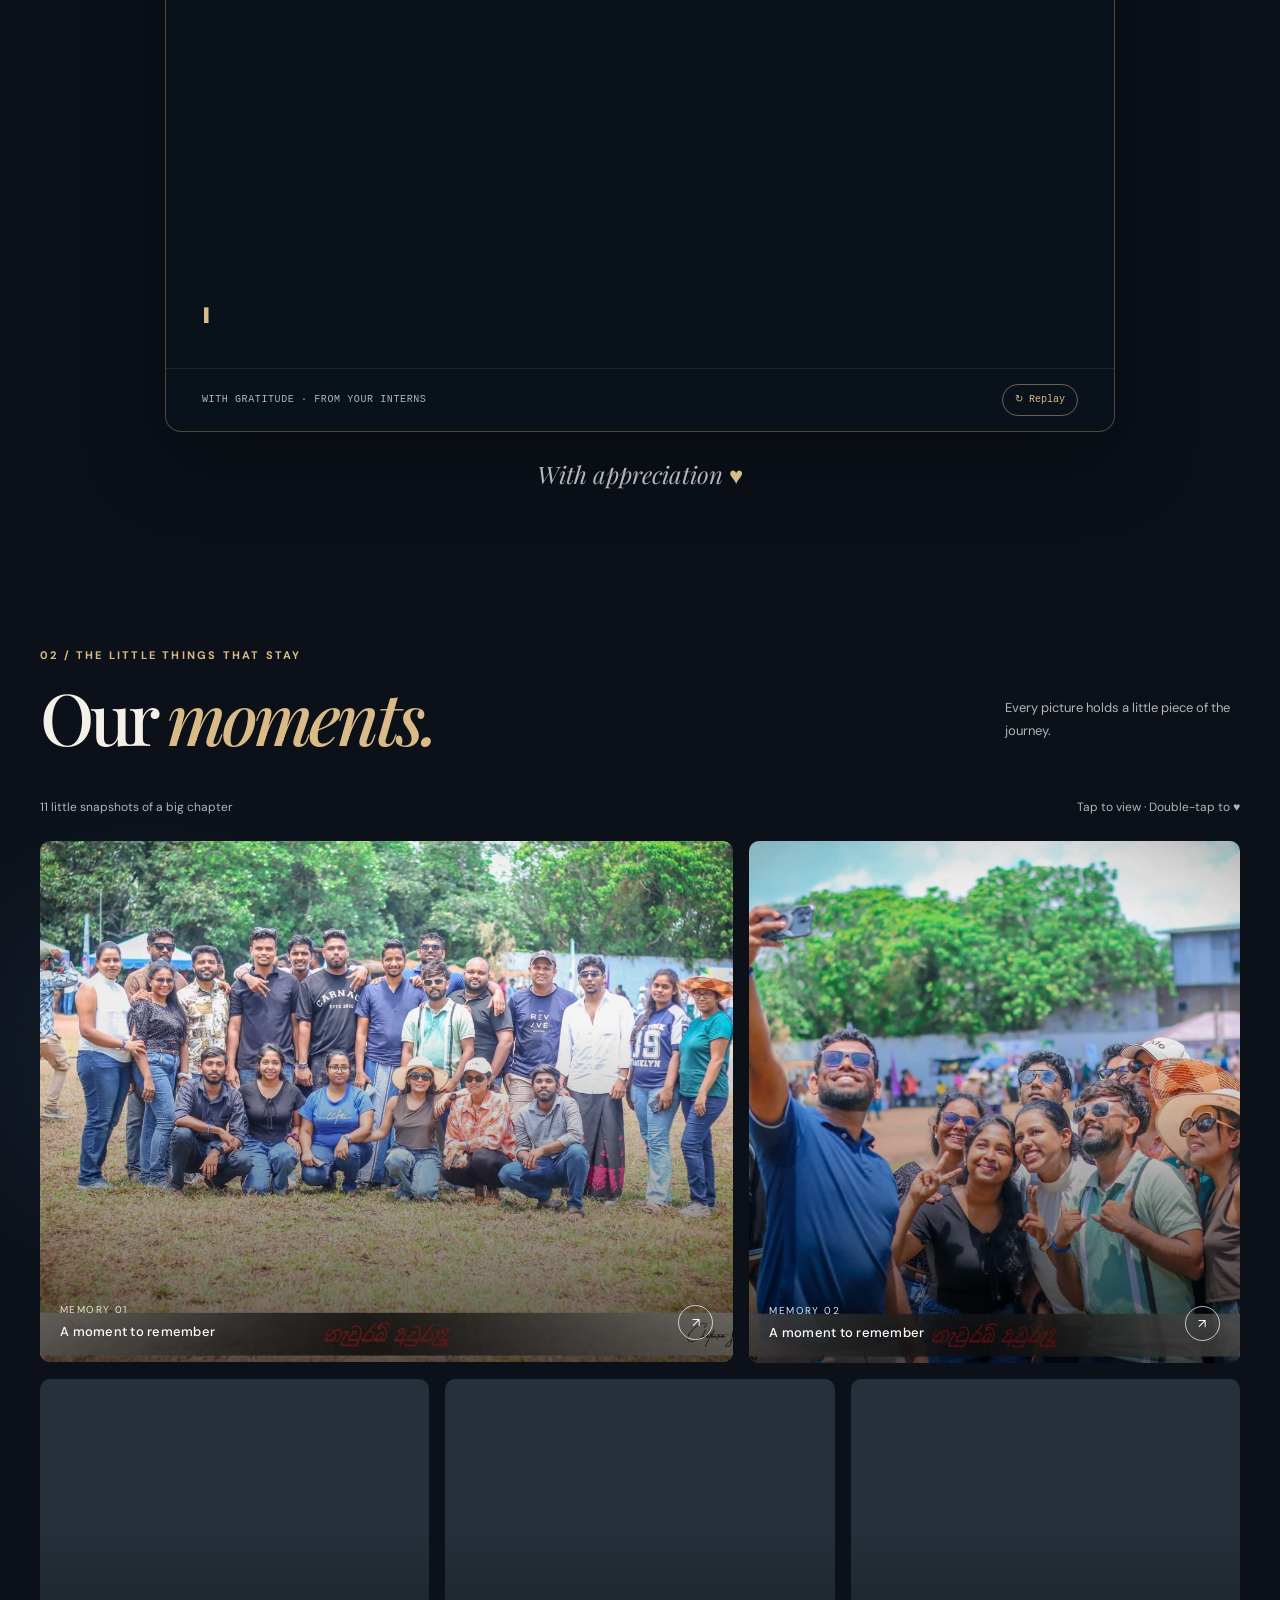
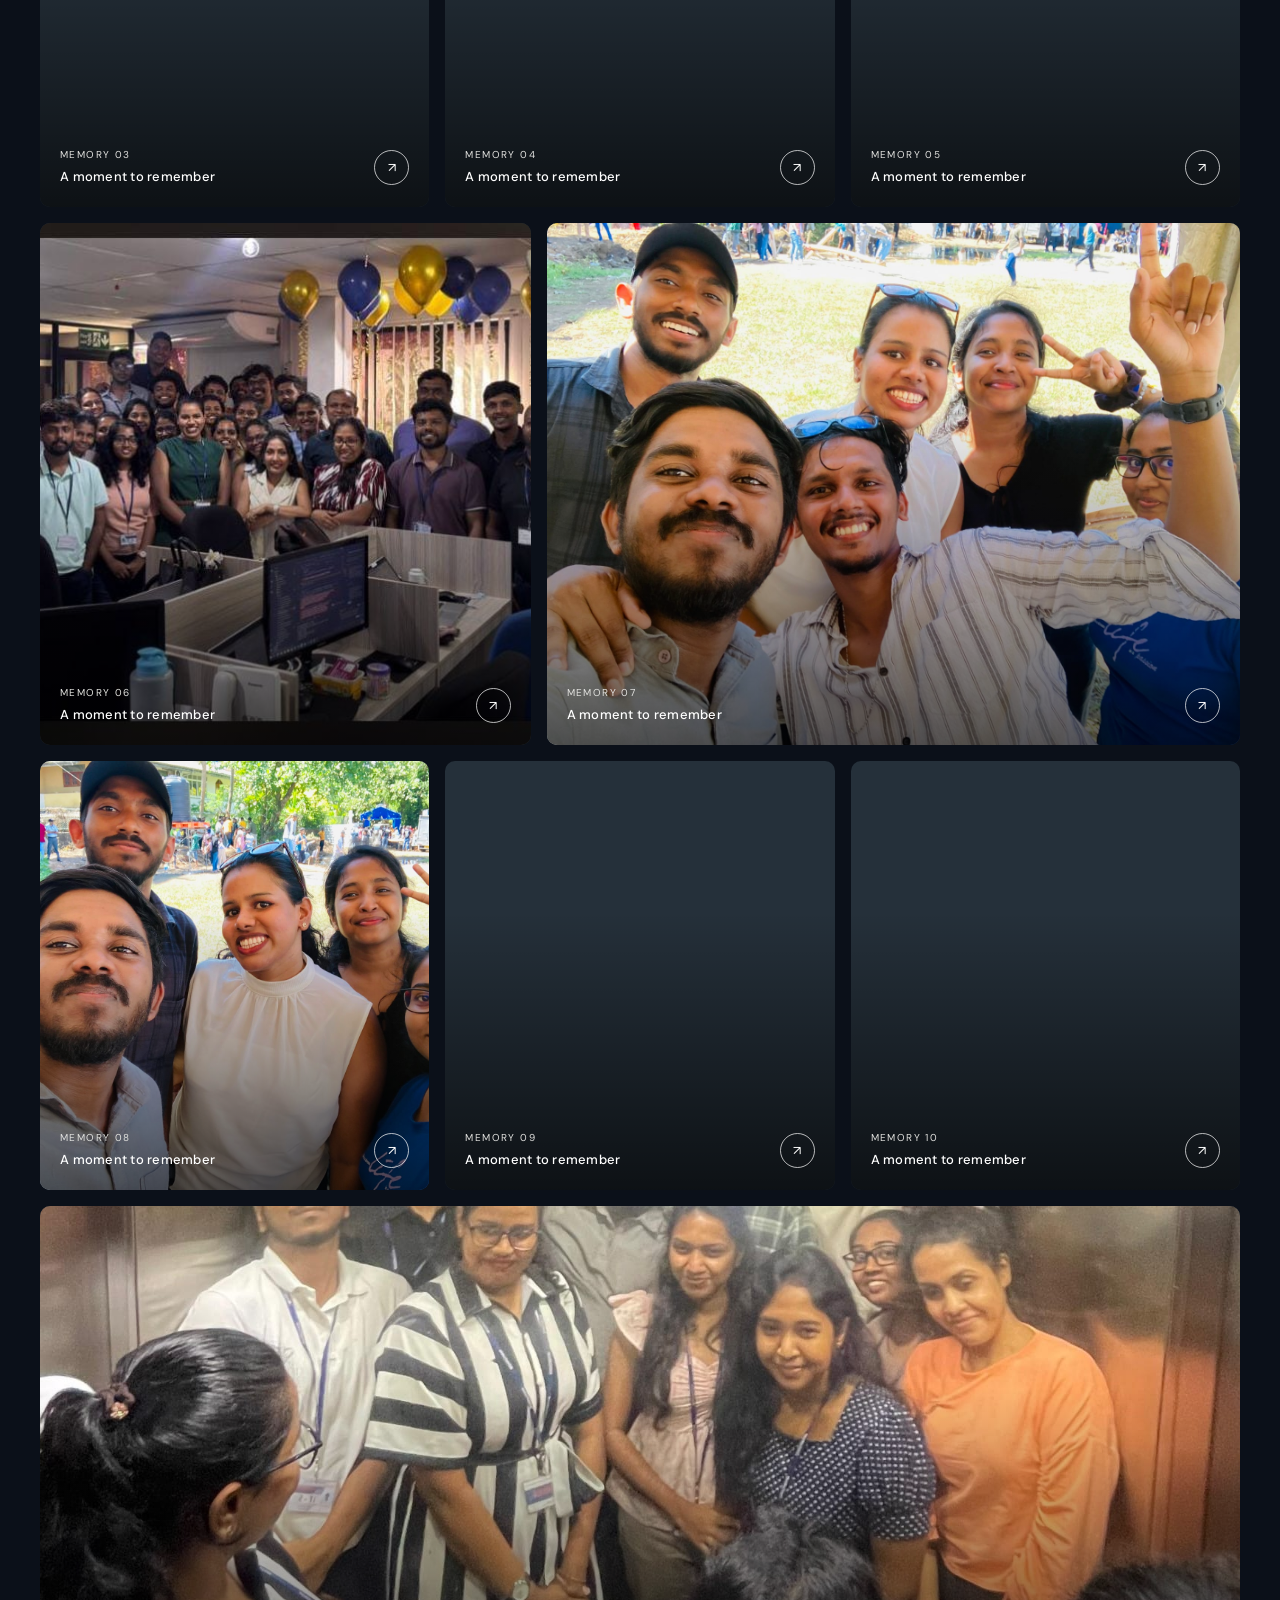
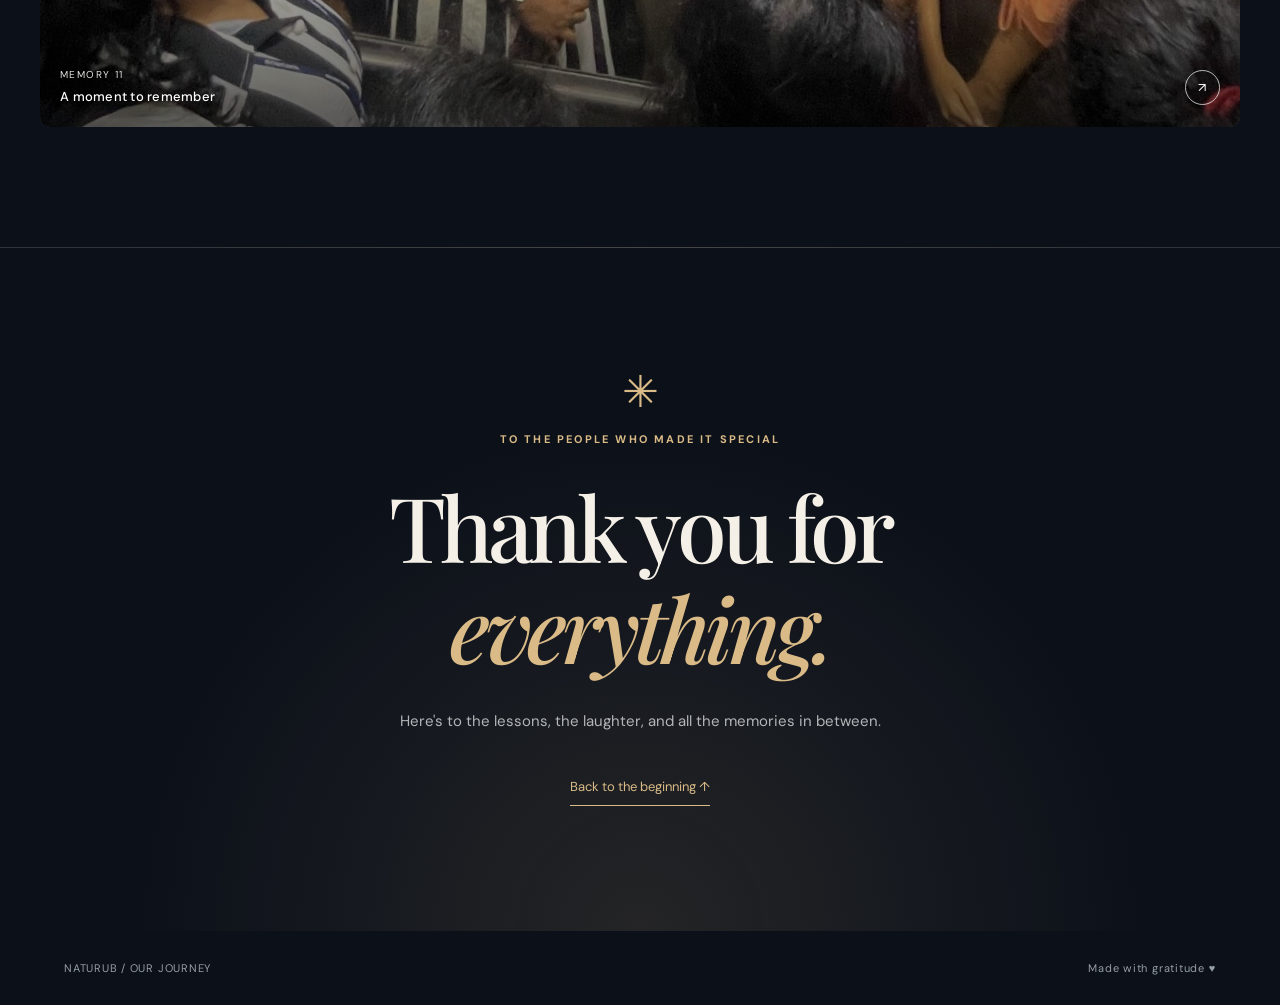
==== commit 52ab9900: "fix te terminal part" ====
--- a/public/index.html
+++ b/public/index.html
@@ -38,47 +38,27 @@
       <div class="hero-bottom"><span>WITH GRATITUDE, ALWAYS</span><span>SCROLL TO EXPLORE ↓</span></div>
     </section>
 
-    <section class="intro section-shell" aria-labelledby="intro-title">
+    <section class="intro section-shell" id="thank-you" aria-labelledby="intro-title">
       <div class="intro-top reveal"><span class="section-index">01 / THE JOURNEY</span><span class="little-line" aria-hidden="true"></span><span class="section-index">A CHAPTER TO REMEMBER</span></div>
-      <div class="intro-layout">
-        <div class="reveal"><p class="eyebrow">To everyone at Naturub</p><h2 id="intro-title">More than an<br /><em>internship.</em></h2></div>
-        <div class="intro-right reveal"><p>We arrived ready to learn. We leave with new skills, meaningful experiences, and memories that will stay with us long after our final day.</p><p>To every mentor, colleague, and team who welcomed us, answered our questions, and made space for us to grow — <strong>thank you.</strong></p><div class="signature">With appreciation <span aria-hidden="true">♥</span><small>YOUR INTERNS</small></div></div>
+      <div class="gratitude-heading reveal">
+        <p class="eyebrow">To everyone at Naturub</p>
+        <h2 id="intro-title">More than an <em>internship.</em></h2>
       </div>
+      <div class="terminal-window gratitude-terminal" aria-label="Our animated thank-you message">
+        <div class="terminal-toolbar"><span class="terminal-dots" aria-hidden="true"><i></i><i></i><i></i></span><span>naturub / gratitude.console</span><span class="terminal-status"><span class="terminal-status-dot" aria-hidden="true"></span> LIVE</span></div>
+        <div class="terminal-content">
+          <p class="terminal-prompt"><span class="prompt-arrow" aria-hidden="true">❯</span> naturub --read-gratitude</p>
+          <pre class="terminal-text"><code id="typed-message" aria-label="Thank-you message from the interns"></code><span class="terminal-cursor" aria-hidden="true">▌</span></pre>
+        </div>
+        <div class="terminal-footer"><span>WITH GRATITUDE · FROM YOUR INTERNS</span><button type="button" id="replay-typing" aria-label="Replay the thank-you typing animation">↻ Replay</button></div>
+      </div>
+      <p class="terminal-footnote reveal">With appreciation <span aria-hidden="true">♥</span></p>
     </section>
 
     <section class="memory-section section-shell" id="memories" aria-labelledby="memories-title">
-      <div class="memory-heading reveal"><div><p class="eyebrow">The little things that stay</p><h2 id="memories-title">Our <em>moments.</em></h2></div><p>Every picture holds a little piece of the journey.</p></div>
-      <div class="tab-bar" role="tablist" aria-label="Memory sections">
-        <button class="tab active" id="tab-gallery" type="button" role="tab" aria-selected="true" aria-controls="panel-gallery" data-tab="gallery">01 <span>Photo memories</span></button>
-        <button class="tab" id="tab-note" type="button" role="tab" aria-selected="false" aria-controls="panel-note" data-tab="note" tabindex="-1">02 <span>A note in code</span></button>
-        <span class="tab-indicator" aria-hidden="true"></span>
-      </div>
-
-      <div class="tab-panel" id="panel-gallery" role="tabpanel" aria-labelledby="tab-gallery" tabindex="0">
-        <div class="gallery-instructions"><span>11 little snapshots of a big chapter</span><span>Tap to view · Double-tap to ♥</span></div>
-        <div class="gallery" id="gallery" aria-label="Internship photo gallery"></div>
-      </div>
-
-      <div class="tab-panel terminal-panel" id="panel-note" role="tabpanel" aria-labelledby="tab-note" tabindex="0" hidden>
-        <div class="terminal-intro">
-          <p class="eyebrow">To every mentor and colleague</p>
-          <h3>Our gratitude, <em>in code.</em></h3>
-          <p>A little message for the people who helped us learn, grow and feel welcome.</p>
-        </div>
-        <div class="terminal-window" aria-label="An animated terminal displaying our thank-you message">
-          <div class="terminal-toolbar">
-            <span class="terminal-dots" aria-hidden="true"><i></i><i></i><i></i></span>
-            <span>naturub / gratitude.cmd</span>
-            <span class="terminal-status"><span class="terminal-status-dot" aria-hidden="true"></span> LIVE</span>
-          </div>
-          <div class="terminal-content">
-            <p class="terminal-prompt"><span class="prompt-arrow" aria-hidden="true">❯</span> naturub --show-gratitude</p>
-            <pre class="terminal-text"><code id="typed-message" aria-label="A little message from all of us, thanking our mentors for their guidance, patience, knowledge and kindness."></code><span class="terminal-cursor" aria-hidden="true">▌</span></pre>
-          </div>
-          <div class="terminal-footer"><span>WITH GRATITUDE · FROM YOUR INTERNS</span><button type="button" id="replay-typing" aria-label="Replay the thank-you message typing animation">↻ Replay</button></div>
-        </div>
-        <p class="terminal-footnote">Not every lesson is written in code. Some stay with us for life. ♥</p>
-      </div>
+      <div class="memory-heading reveal"><div><p class="eyebrow">02 / The little things that stay</p><h2 id="memories-title">Our <em>moments.</em></h2></div><p>Every picture holds a little piece of the journey.</p></div>
+      <div class="gallery-instructions"><span>11 little snapshots of a big chapter</span><span>Tap to view · Double-tap to ♥</span></div>
+      <div class="gallery" id="gallery" aria-label="Internship photo gallery"></div>
     </section>
 
     <section class="closing section-shell reveal" aria-labelledby="closing-title"><span class="closing-spark" aria-hidden="true">✳</span><p class="eyebrow">To the people who made it special</p><h2 id="closing-title">Thank you for<br /><em>everything.</em></h2><p>Here's to the lessons, the laughter, and all the memories in between.</p><a href="#top" class="back-top">Back to the beginning ↑</a></section>
--- a/public/style.css
+++ b/public/style.css
@@ -1028,3 +1028,27 @@
   .terminal-footer button { font-size: 10px; }
 }
 @media(prefers-reduced-motion:reduce) { .terminal-cursor { animation: none; } }
+
+/* V3: continuous thank-you section, no gallery tabs. */
+.gratitude-heading { max-width: 850px; margin: 48px auto 32px; text-align: center; }
+.gratitude-heading h2 { margin-top: 10px; }
+.gratitude-heading h2 em { color: var(--gold); }
+.gratitude-terminal { max-width: 950px; }
+.gratitude-terminal .terminal-content { min-height: 0; padding: clamp(18px,4vw,38px); }
+.gratitude-terminal .terminal-text { white-space: pre-wrap; overflow-wrap: anywhere; }
+.terminal-line { display: block; min-height: 1.8em; }
+.syntax-comment { color: #8fa6ae; }
+.syntax-keyword { color: #c7a5fa; }
+.syntax-variable { color: #85d8fa; }
+.syntax-property { color: #f5cb85; }
+.syntax-string { color: #a7e8b5; }
+.syntax-function { color: #eab0d1; }
+.syntax-plain { color: #e2e8ee; }
+.terminal-footnote span { color: var(--gold); }
+@media (max-width:600px) {
+  .gratitude-heading { margin: 32px auto 22px; }
+  .gratitude-heading h2 { font-size: clamp(36px,10vw,52px); }
+  .gratitude-terminal .terminal-content { padding: 17px 12px; }
+  .gratitude-terminal .terminal-text { font-size: clamp(10px,2.6vw,12px); line-height: 1.65; }
+  .terminal-line { min-height: 1.65em; }
+}
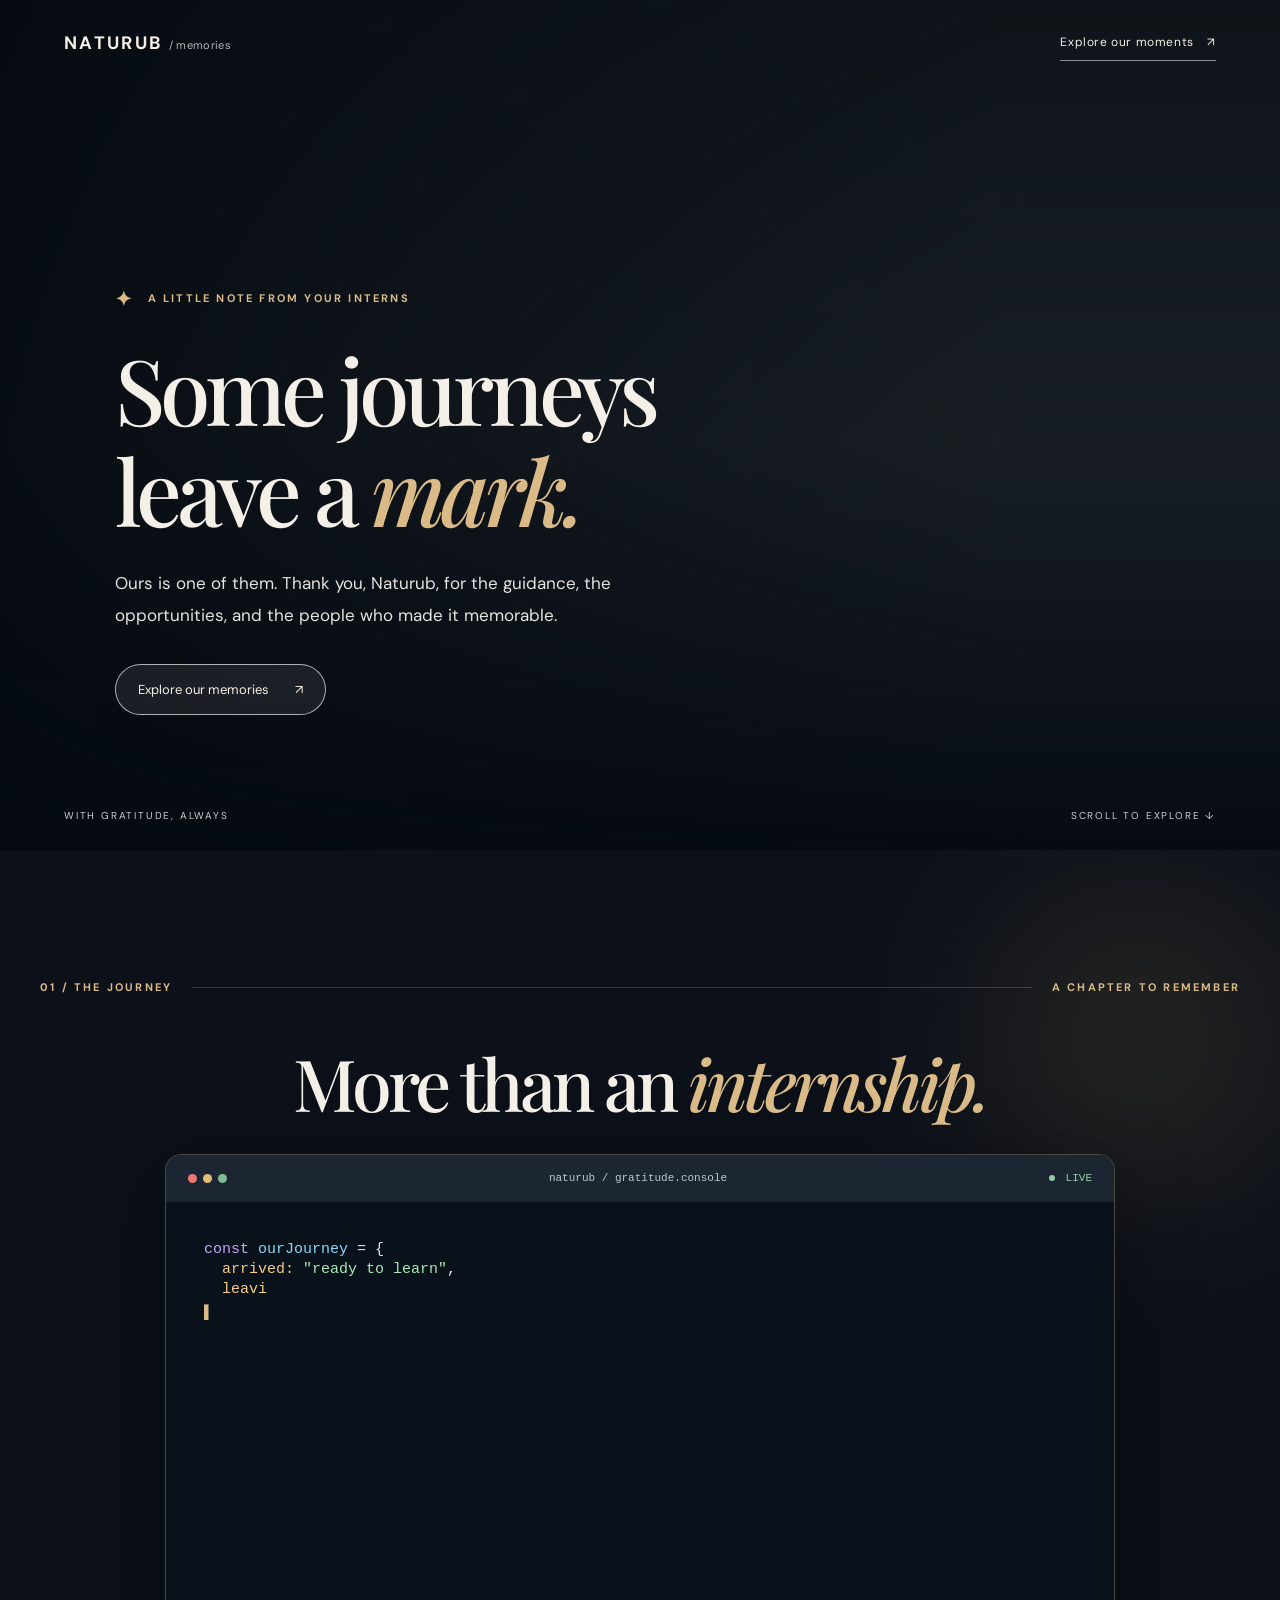
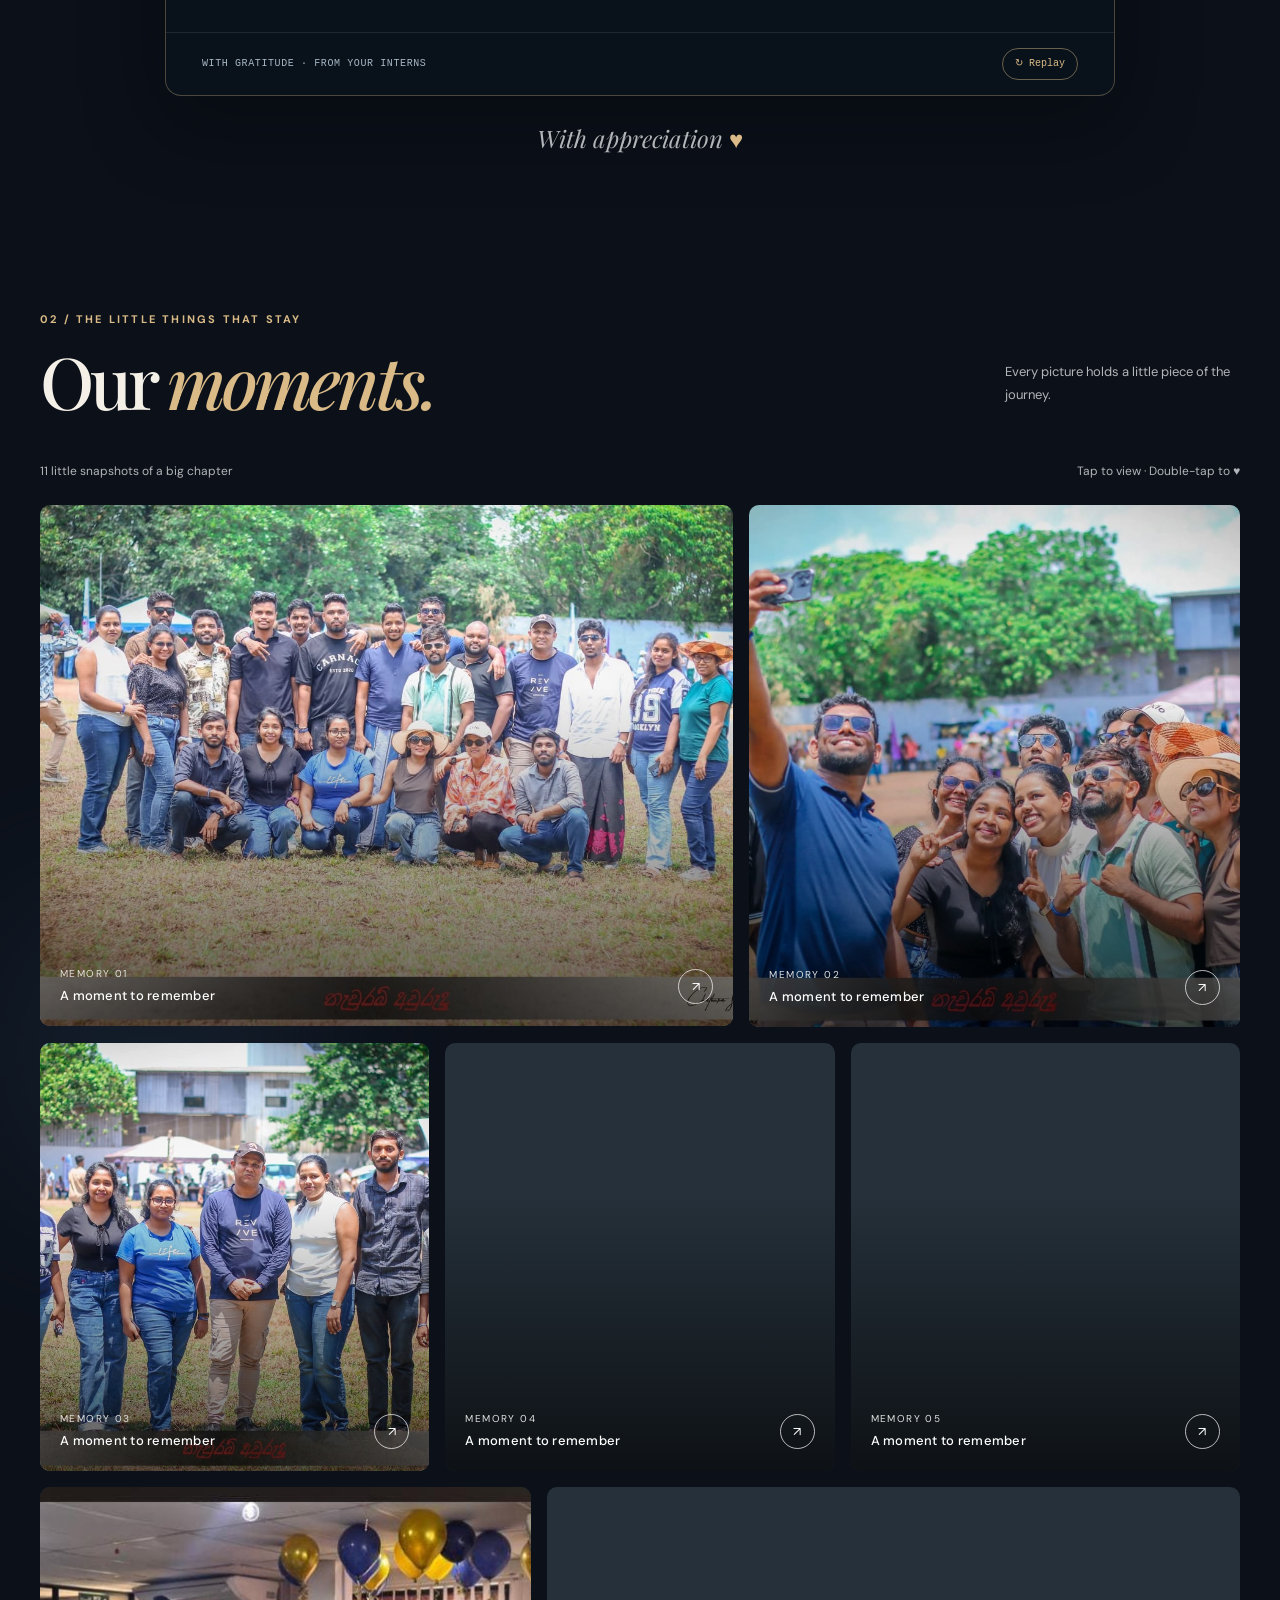
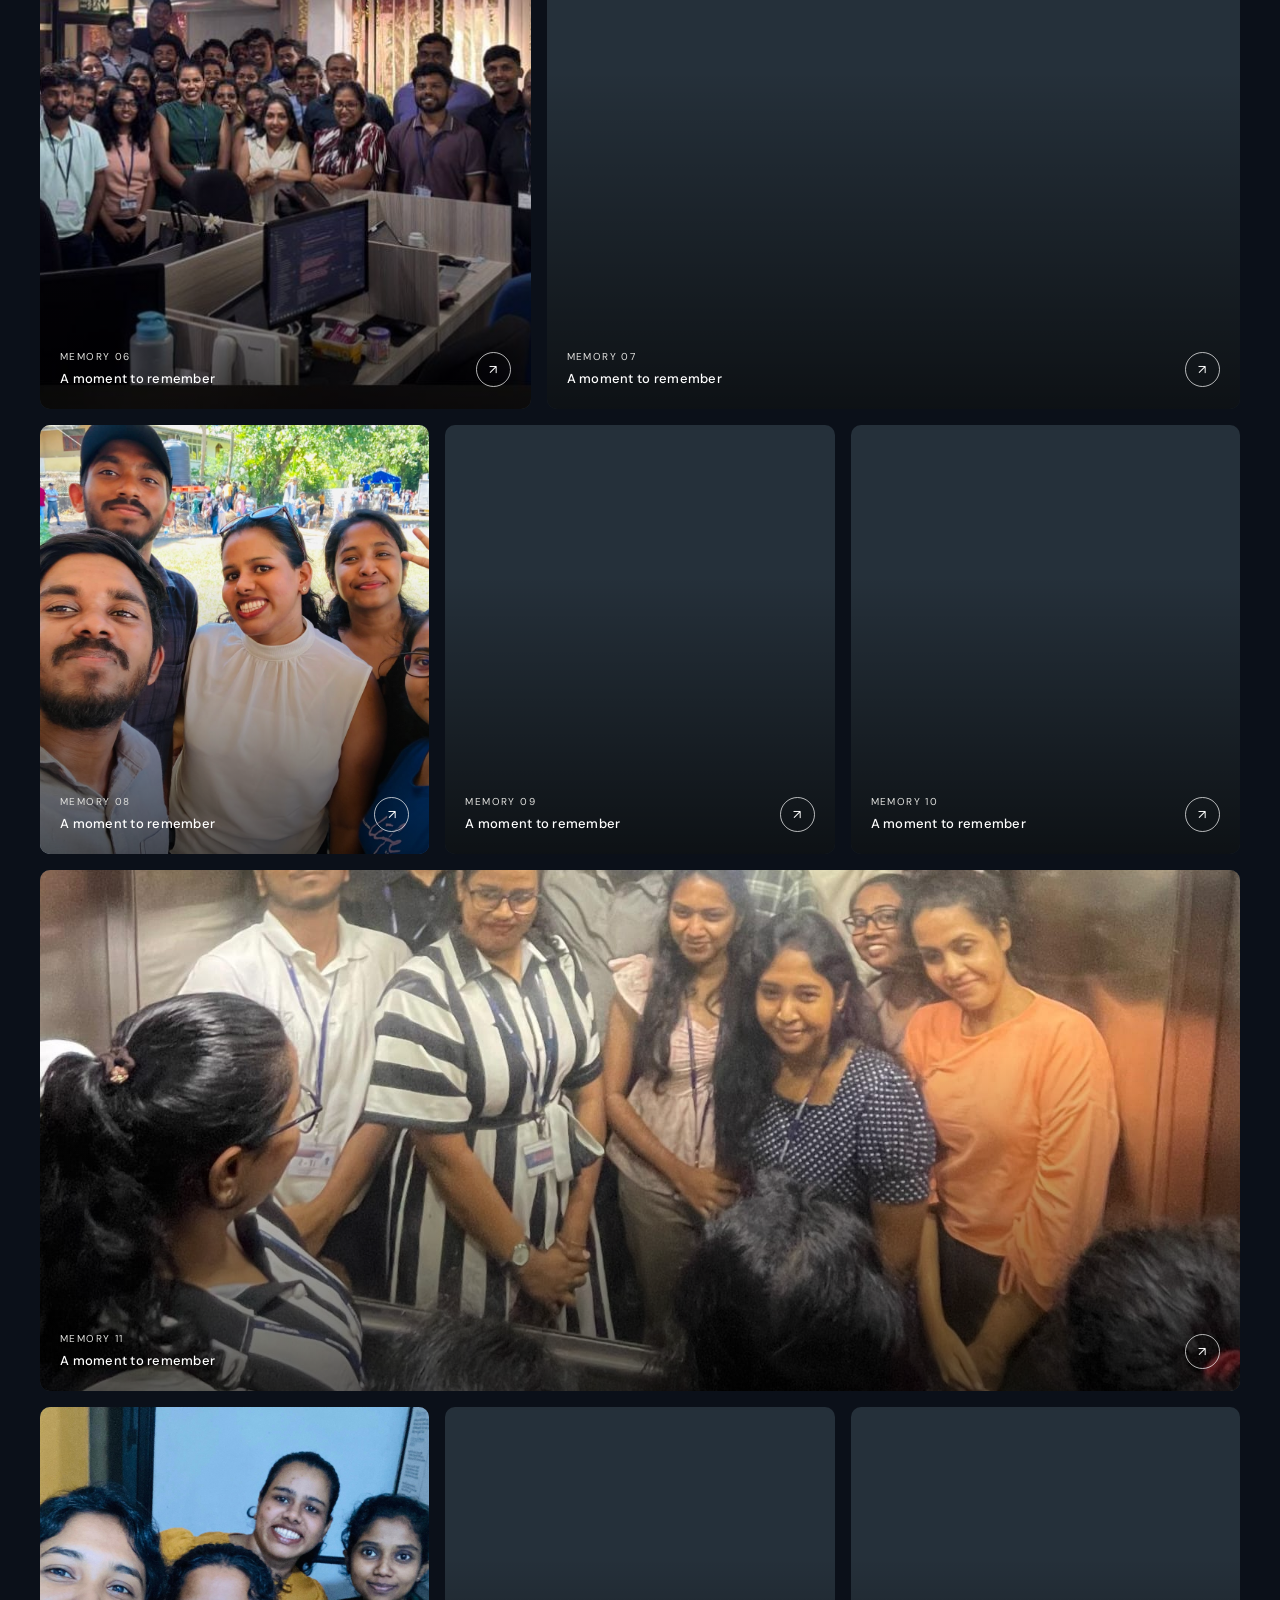
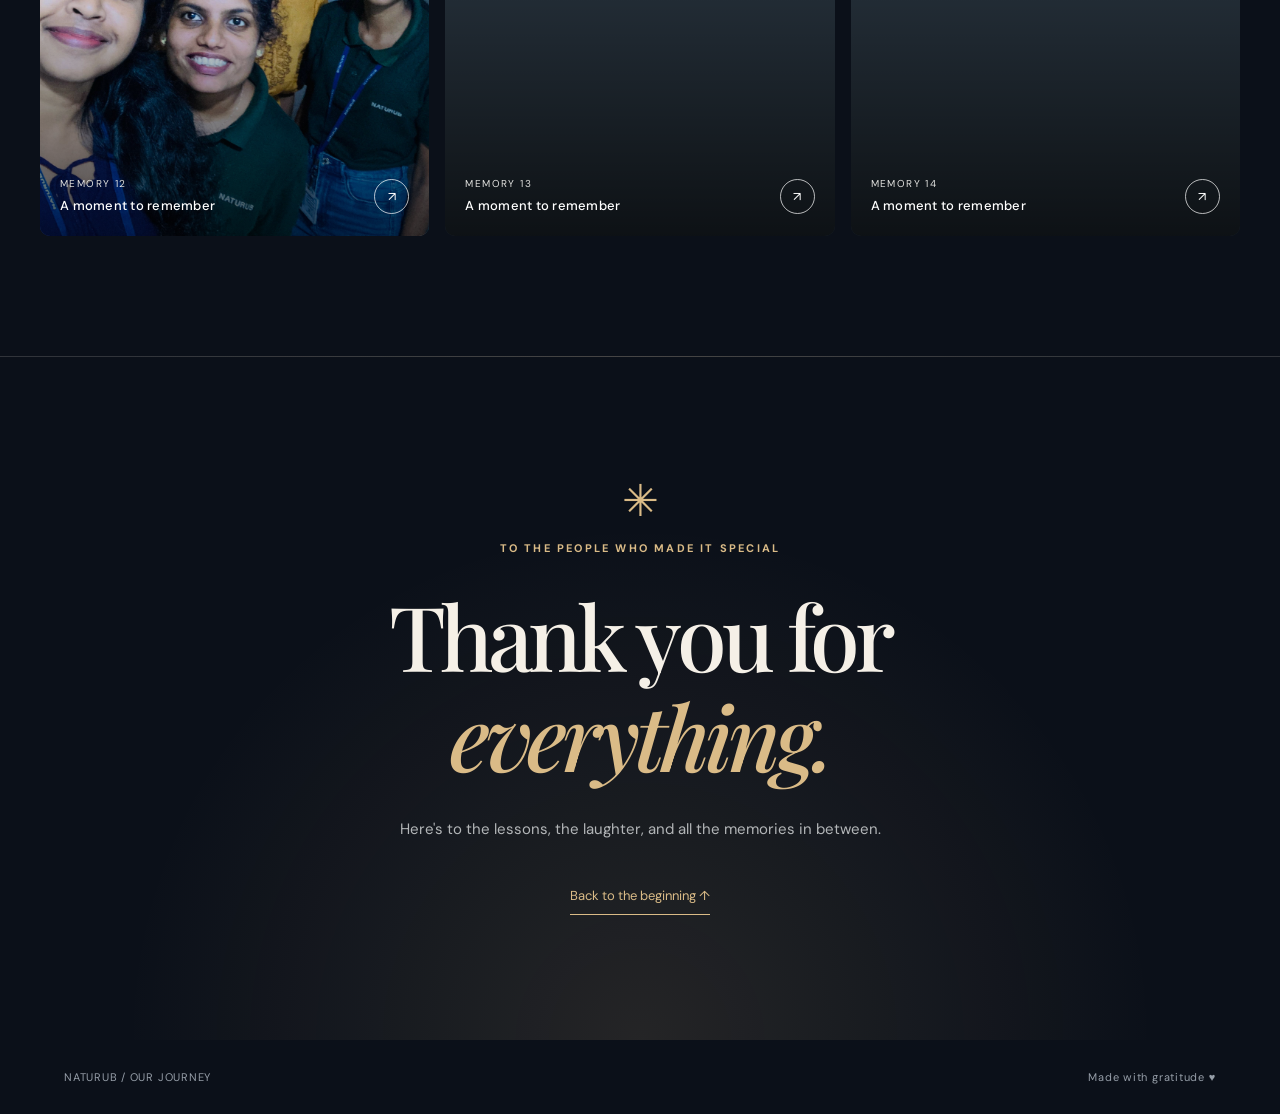
==== commit a2f82861: "fix the terminal" ====
--- a/public/index.html
+++ b/public/index.html
@@ -41,13 +41,13 @@
     <section class="intro section-shell" id="thank-you" aria-labelledby="intro-title">
       <div class="intro-top reveal"><span class="section-index">01 / THE JOURNEY</span><span class="little-line" aria-hidden="true"></span><span class="section-index">A CHAPTER TO REMEMBER</span></div>
       <div class="gratitude-heading reveal">
-        <p class="eyebrow">To everyone at Naturub</p>
+        <!-- <p class="eyebrow">To everyone at Naturub</p> -->
         <h2 id="intro-title">More than an <em>internship.</em></h2>
       </div>
       <div class="terminal-window gratitude-terminal" aria-label="Our animated thank-you message">
         <div class="terminal-toolbar"><span class="terminal-dots" aria-hidden="true"><i></i><i></i><i></i></span><span>naturub / gratitude.console</span><span class="terminal-status"><span class="terminal-status-dot" aria-hidden="true"></span> LIVE</span></div>
         <div class="terminal-content">
-          <p class="terminal-prompt"><span class="prompt-arrow" aria-hidden="true">❯</span> naturub --read-gratitude</p>
+          <!-- <p class="terminal-prompt"><span class="prompt-arrow" aria-hidden="true">❯</span> naturub --read-gratitude</p> -->
           <pre class="terminal-text"><code id="typed-message" aria-label="Thank-you message from the interns"></code><span class="terminal-cursor" aria-hidden="true">▌</span></pre>
         </div>
         <div class="terminal-footer"><span>WITH GRATITUDE · FROM YOUR INTERNS</span><button type="button" id="replay-typing" aria-label="Replay the thank-you typing animation">↻ Replay</button></div>
--- a/public/style.css
+++ b/public/style.css
@@ -471,8 +471,205 @@
   pointer-events:none;
   text-shadow:0 10px 35px rgba(0,0,0,.3)
 }
-.heart-burst.burst,.viewer-heart.burst {
-  animation:heart-pop .8s ease-out both
+
+/* ==========================================
+   INSTAGRAM STYLE HEART ANIMATION
+========================================== */
+
+/* Main heart */
+
+.heart-burst,
+#viewer-heart {
+  position: absolute;
+
+  top: 50%;
+  left: 50%;
+
+  width: clamp(85px, 24%, 125px);
+  aspect-ratio: 1;
+
+  transform: translate(-50%, -50%) scale(0);
+
+  opacity: 0;
+
+  pointer-events: none;
+  z-index: 50;
+
+  font-size: 0;
+
+  filter: drop-shadow(
+    0 5px 15px rgba(0, 0, 0, 0.3)
+  );
+}
+
+/* SVG heart */
+
+.heart-burst svg,
+#viewer-heart svg {
+  display: block;
+  width: 100%;
+  height: 100%;
+
+  fill: #ff3040;
+
+  filter: drop-shadow(
+    0 0 15px rgba(255, 48, 64, 0.45)
+  );
+}
+
+/* Activate animation */
+
+.heart-burst.burst,
+#viewer-heart.burst {
+  animation: instagramHeart 1.05s ease-out forwards;
+}
+
+/* Instagram-style pop */
+
+@keyframes instagramHeart {
+
+  0% {
+    opacity: 0;
+    transform:
+      translate(-50%, -50%)
+      scale(0);
+  }
+
+  18% {
+    opacity: 1;
+    transform:
+      translate(-50%, -50%)
+      scale(1.25);
+  }
+
+  32% {
+    opacity: 1;
+    transform:
+      translate(-50%, -50%)
+      scale(0.9);
+  }
+
+  45% {
+    opacity: 1;
+    transform:
+      translate(-50%, -50%)
+      scale(1.05);
+  }
+
+  65% {
+    opacity: 1;
+    transform:
+      translate(-50%, -50%)
+      scale(1);
+  }
+
+  85% {
+    opacity: 0.8;
+    transform:
+      translate(-50%, -55%)
+      scale(1.12);
+  }
+
+  100% {
+    opacity: 0;
+    transform:
+      translate(-50%, -75%)
+      scale(1.35);
+  }
+
+}
+
+/* ==========================================
+   FLOATING MINI HEART PARTICLES
+========================================== */
+
+.ig-heart-particle {
+  position: absolute;
+
+  left: 50%;
+  top: 50%;
+
+  color: #ff3040;
+
+  font-size: 21px;
+  line-height: 1;
+
+  pointer-events: none;
+
+  z-index: 49;
+
+  transform: translate(-50%, -50%);
+
+  text-shadow:
+    0 0 8px rgba(255, 48, 64, 0.45);
+
+  animation: heartParticle 900ms
+    cubic-bezier(0.2, 0.8, 0.3, 1)
+    forwards;
+}
+
+.ig-heart-particle:nth-of-type(even) {
+  color: #ff6b81;
+}
+
+@keyframes heartParticle {
+
+  0% {
+    opacity: 0;
+    transform:
+      translate(-50%, -50%)
+      scale(0.2);
+  }
+
+  20% {
+    opacity: 1;
+  }
+
+  100% {
+    opacity: 0;
+
+    transform:
+      translate(
+        calc(-50% + var(--x)),
+        calc(-50% + var(--y))
+      )
+      rotate(var(--rotation))
+      scale(0.6);
+  }
+
+}
+
+/* Mobile */
+
+@media (max-width: 600px) {
+
+  .heart-burst,
+  #viewer-heart {
+    width: 95px;
+  }
+
+  .ig-heart-particle {
+    font-size: 16px;
+  }
+
+}
+
+/* Accessibility */
+
+@media (prefers-reduced-motion: reduce) {
+
+  .heart-burst.burst,
+  #viewer-heart.burst {
+    animation: none;
+    opacity: 1;
+    transform: translate(-50%, -50%) scale(1);
+  }
+
+  .ig-heart-particle {
+    animation: none;
+    display: none;
+  }
+
 }
 .photo-error {
   display:none;
@@ -1034,7 +1231,13 @@
 .gratitude-heading h2 { margin-top: 10px; }
 .gratitude-heading h2 em { color: var(--gold); }
 .gratitude-terminal { max-width: 950px; }
-.gratitude-terminal .terminal-content { min-height: 0; padding: clamp(18px,4vw,38px); }
+.gratitude-terminal .terminal-content {
+  height: clamp(320px, 38vw, 430px);
+  min-height: 0;
+  overflow-y: auto;
+  box-sizing: border-box;
+  padding: clamp(18px,4vw,38px);
+}
 .gratitude-terminal .terminal-text { white-space: pre-wrap; overflow-wrap: anywhere; }
 .terminal-line { display: block; min-height: 1.8em; }
 .syntax-comment { color: #8fa6ae; }
@@ -1052,3 +1255,26 @@
   .gratitude-terminal .terminal-text { font-size: clamp(10px,2.6vw,12px); line-height: 1.65; }
   .terminal-line { min-height: 1.65em; }
 }
+
+/* Compact terminal line spacing */
+
+#typed-message {
+  line-height: 1.35 !important;
+  white-space: pre-wrap;
+}
+
+#typed-message .terminal-line {
+  display: block;
+  line-height: 1.35;
+  min-height: 0;
+  margin: 0;
+  padding: 0;
+}
+
+/* Mobile optimization */
+@media (max-width: 600px) {
+  #typed-message {
+    line-height: 1.3 !important;
+    font-size: 11.5px;
+  }
+}
